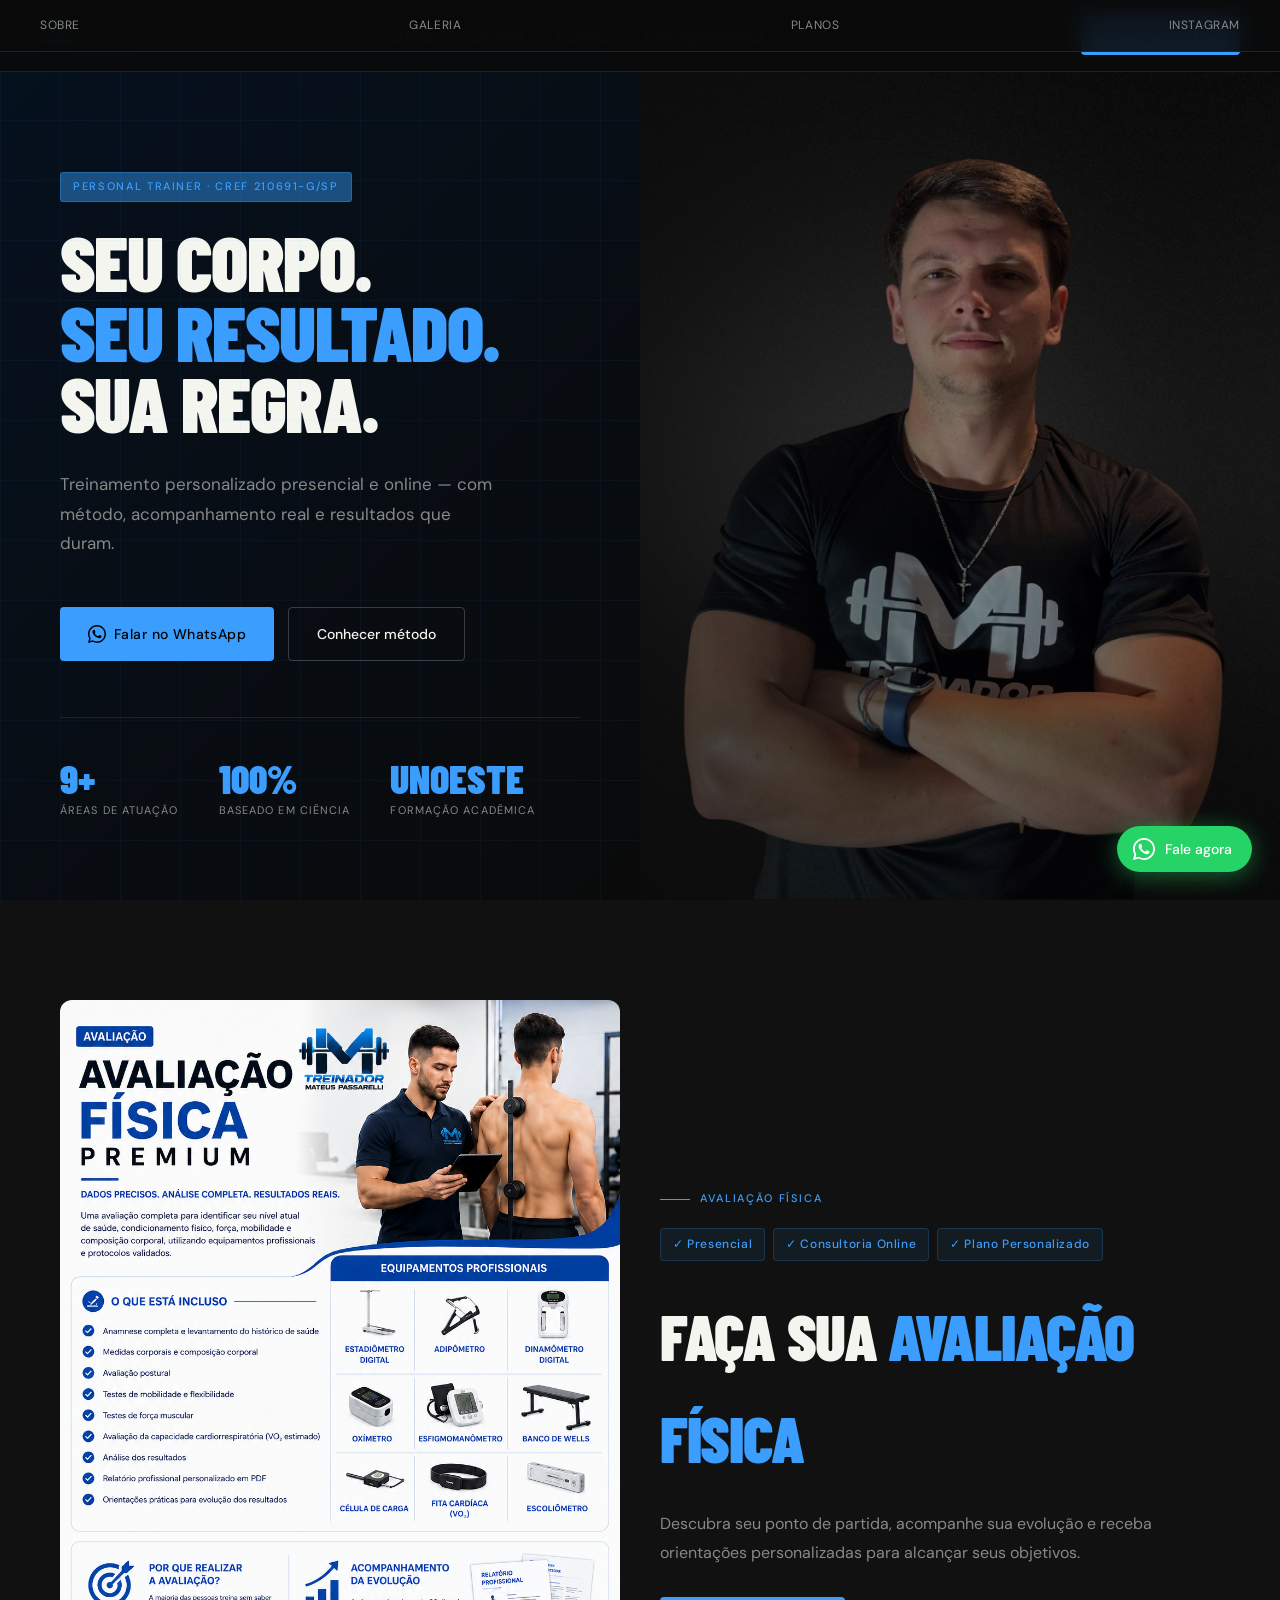
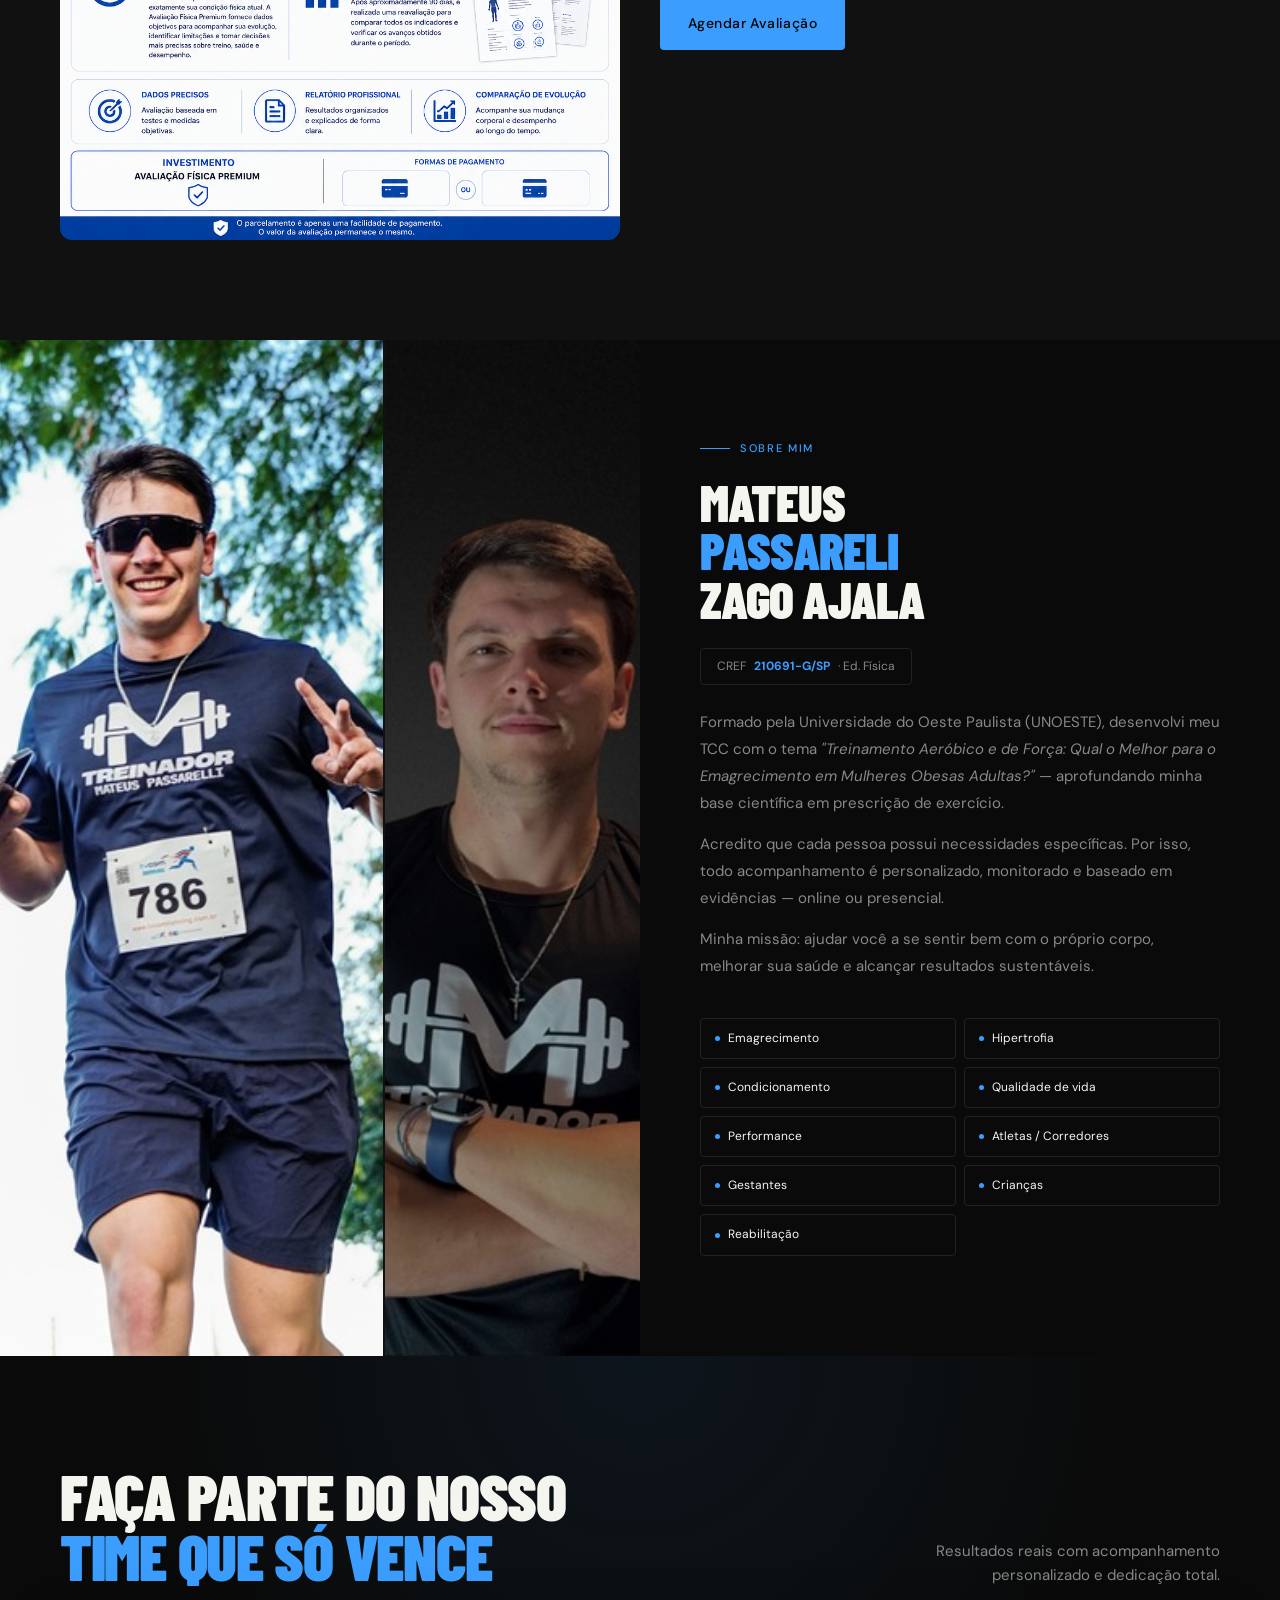
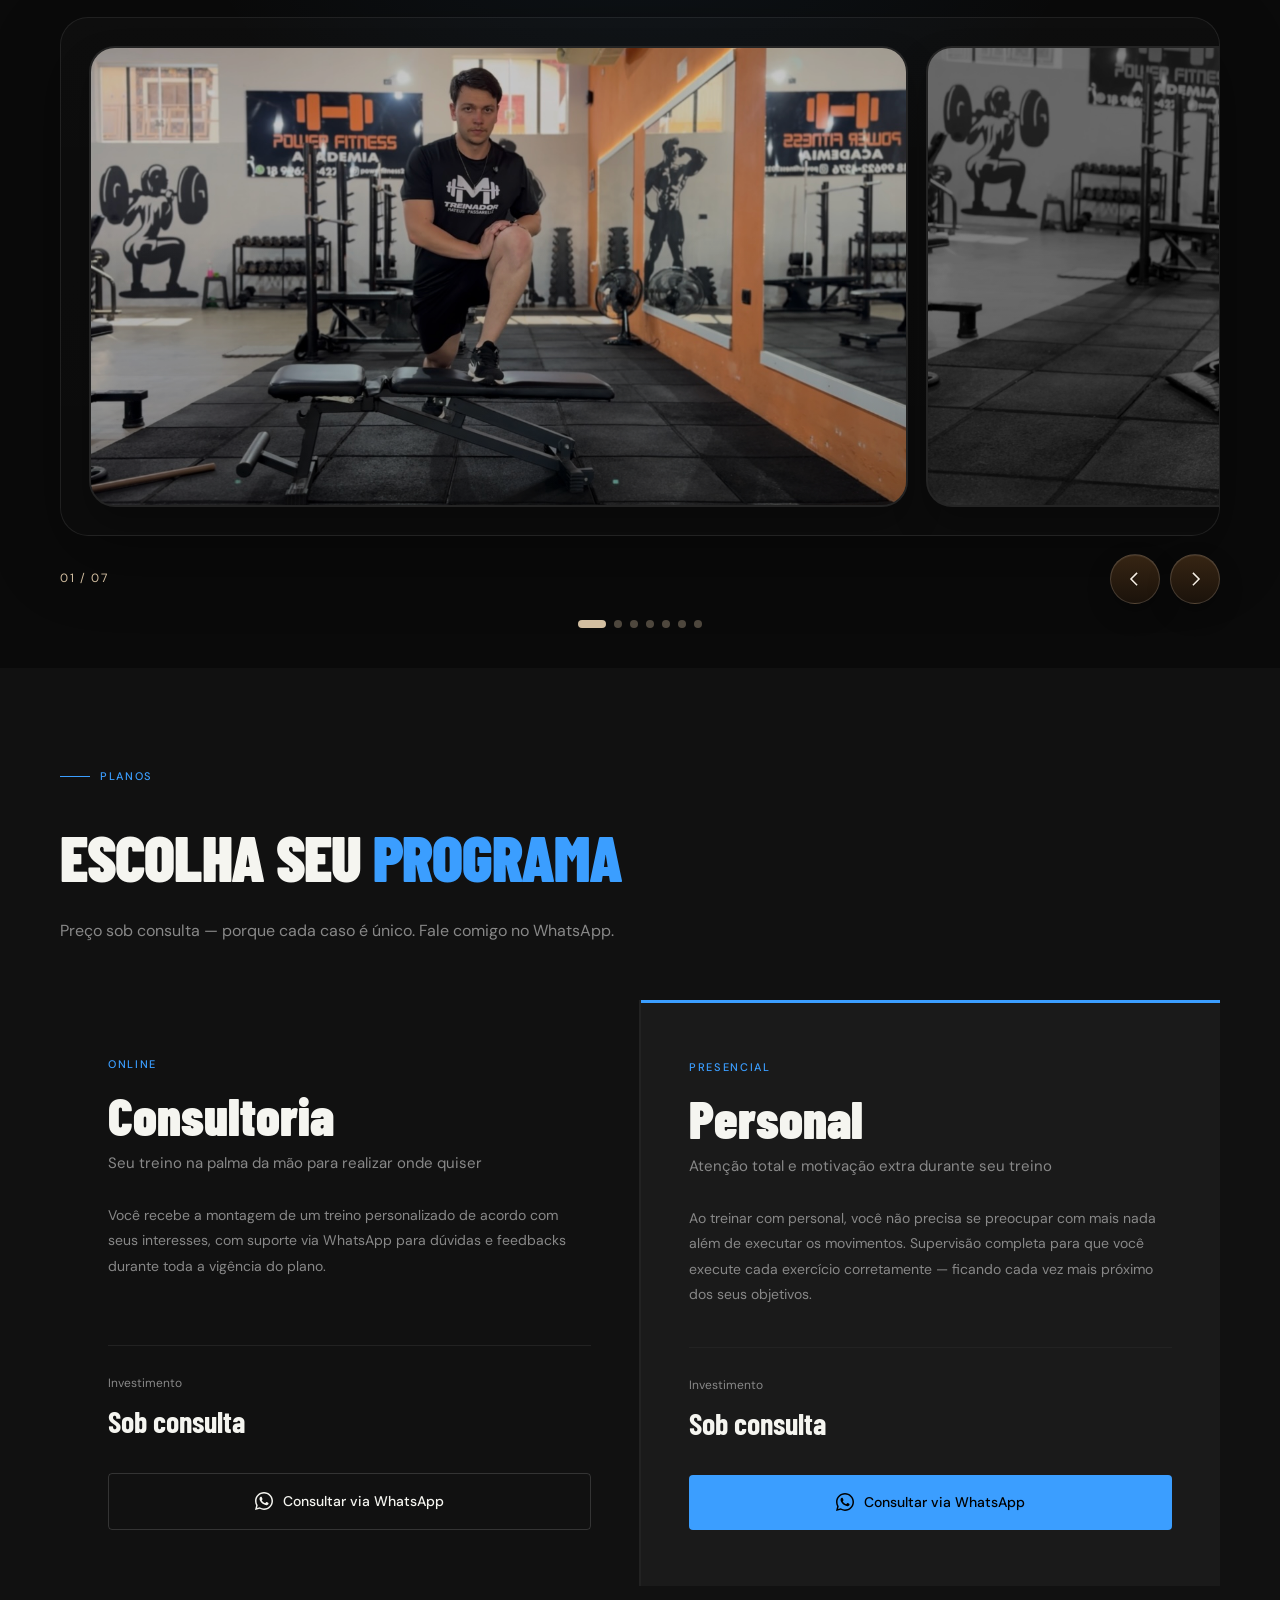
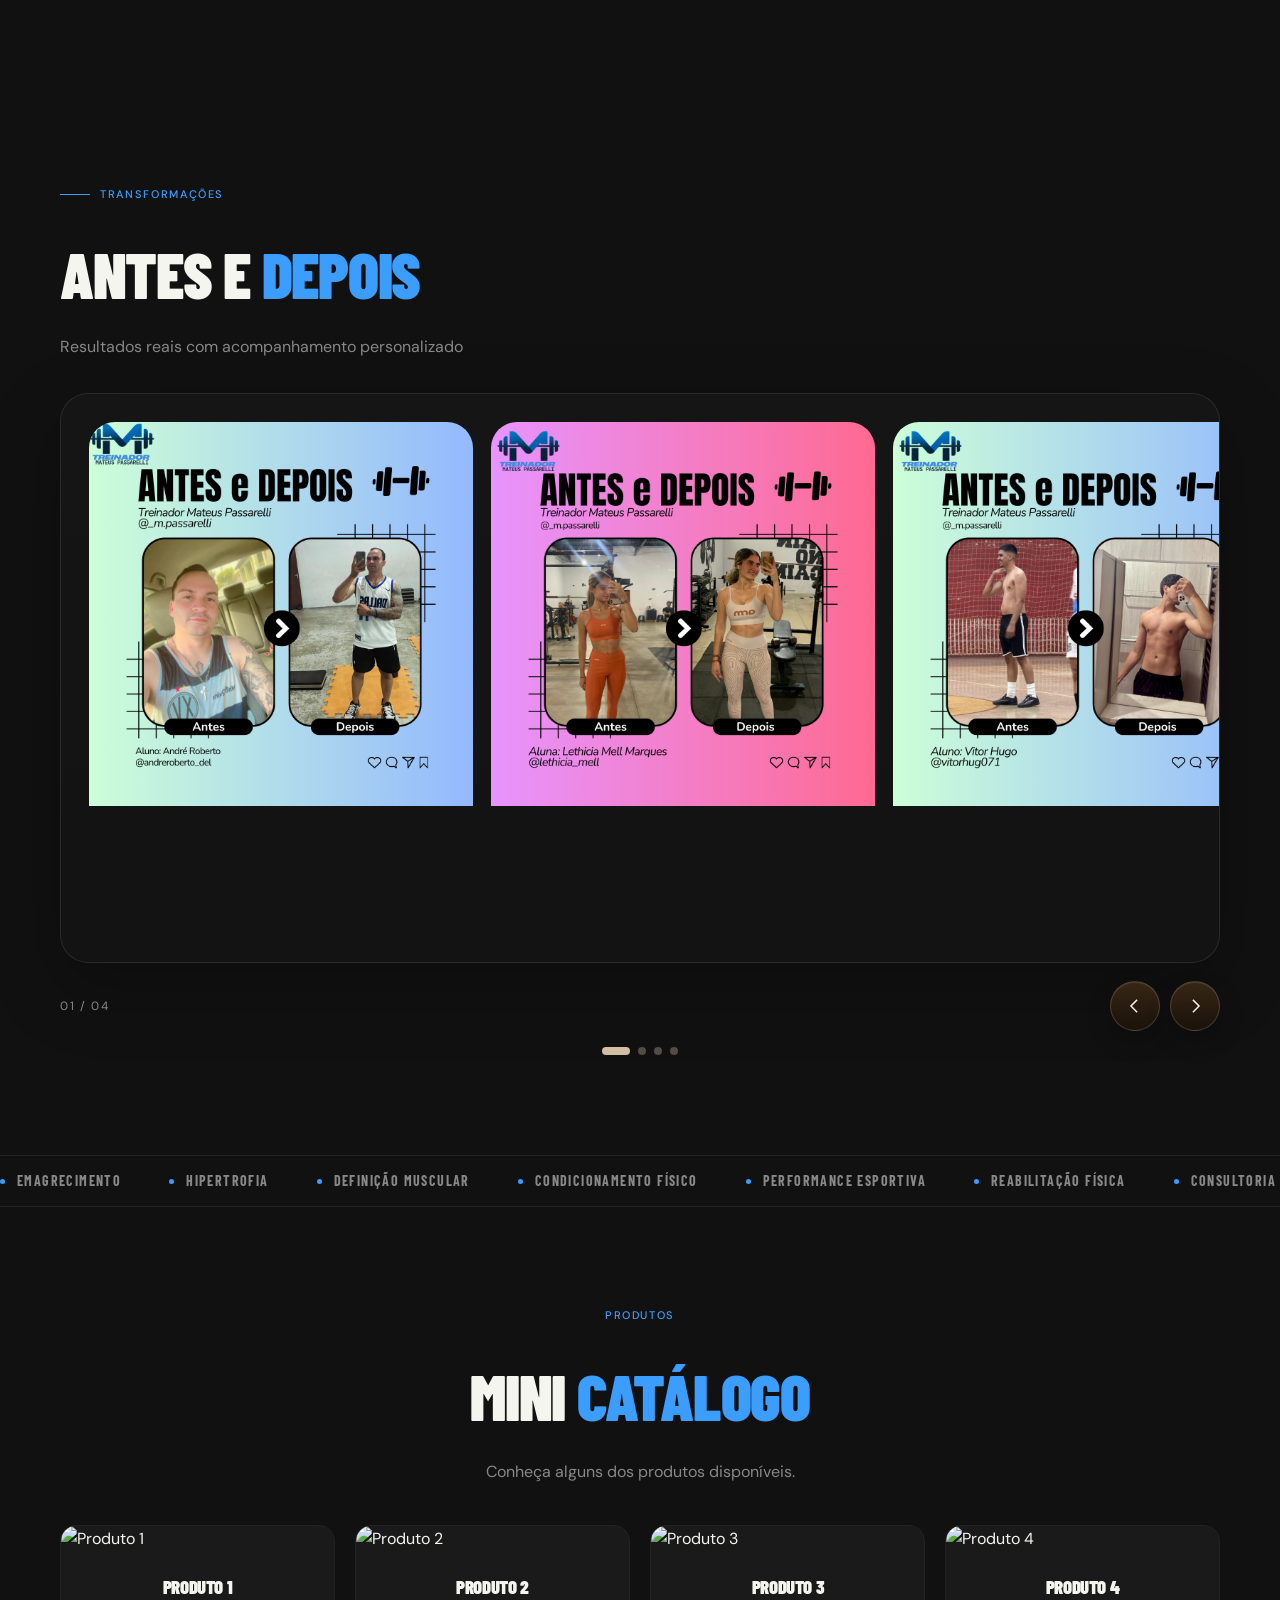
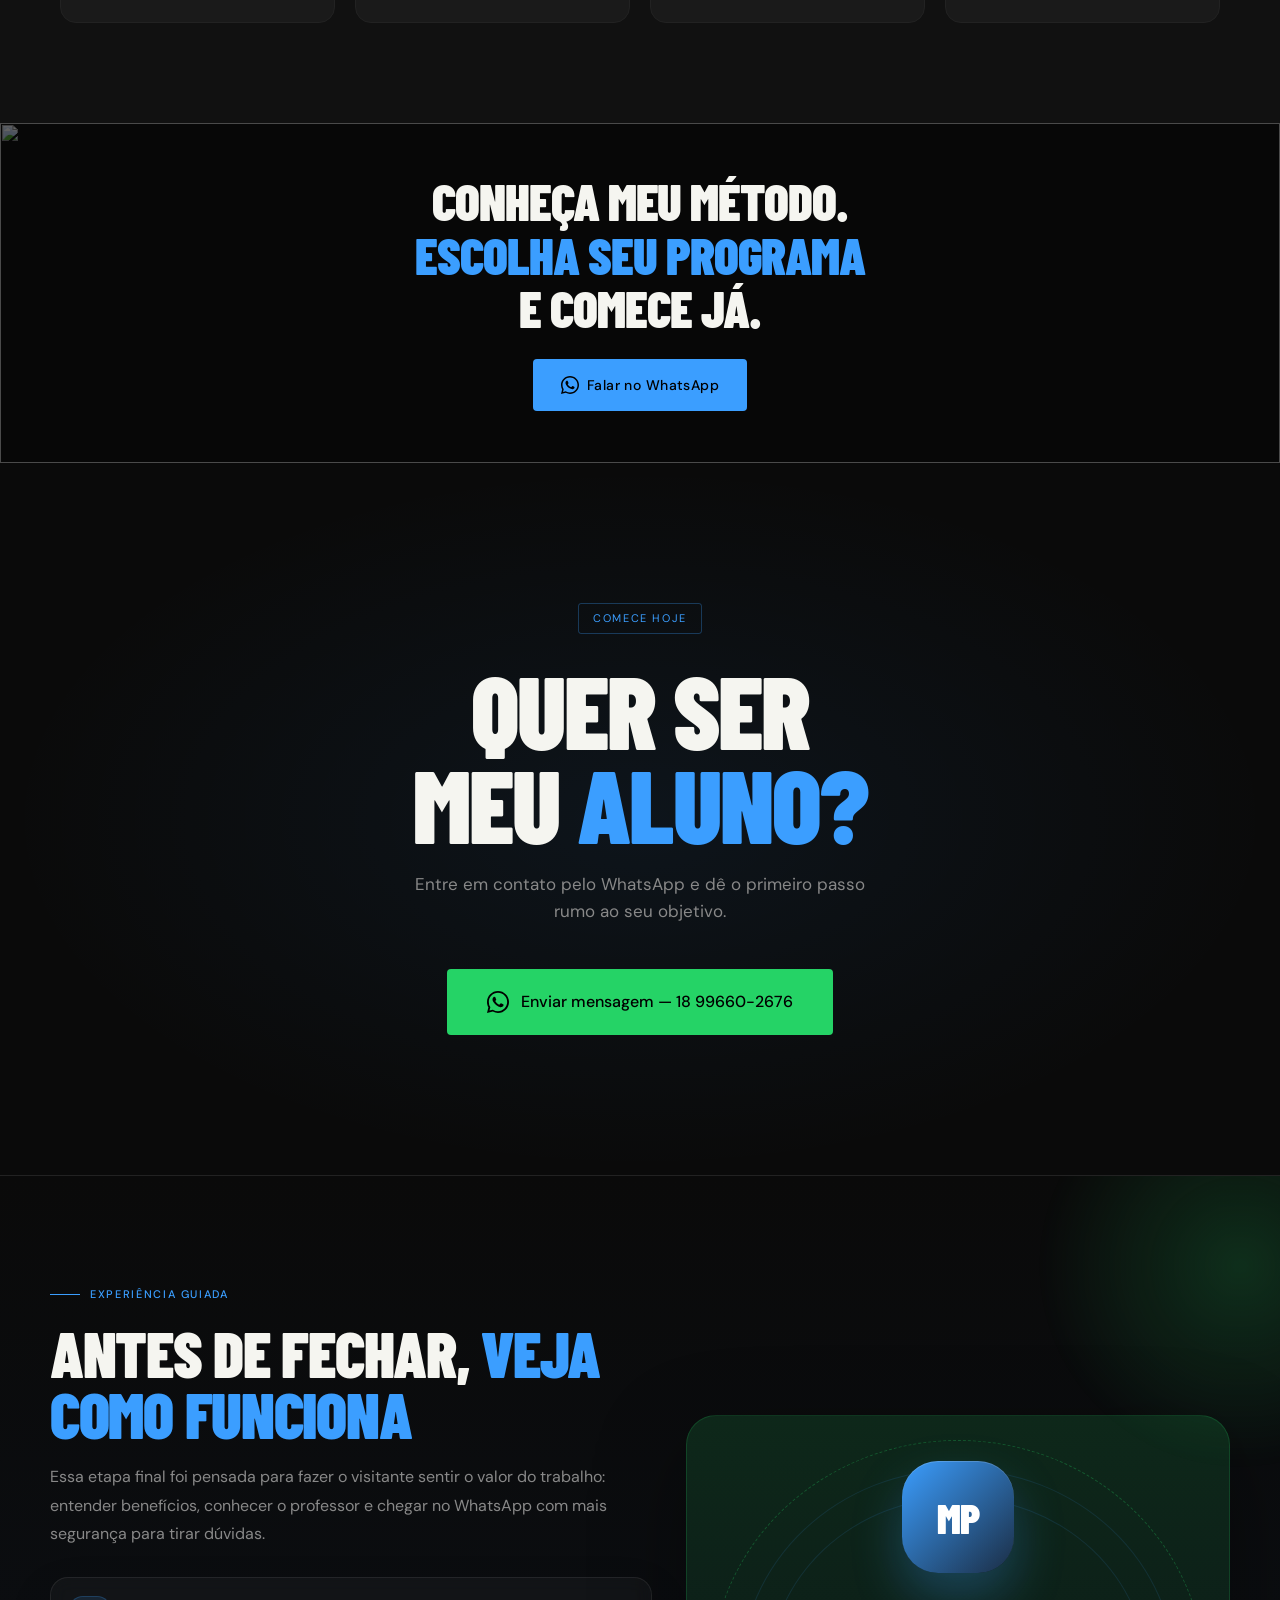
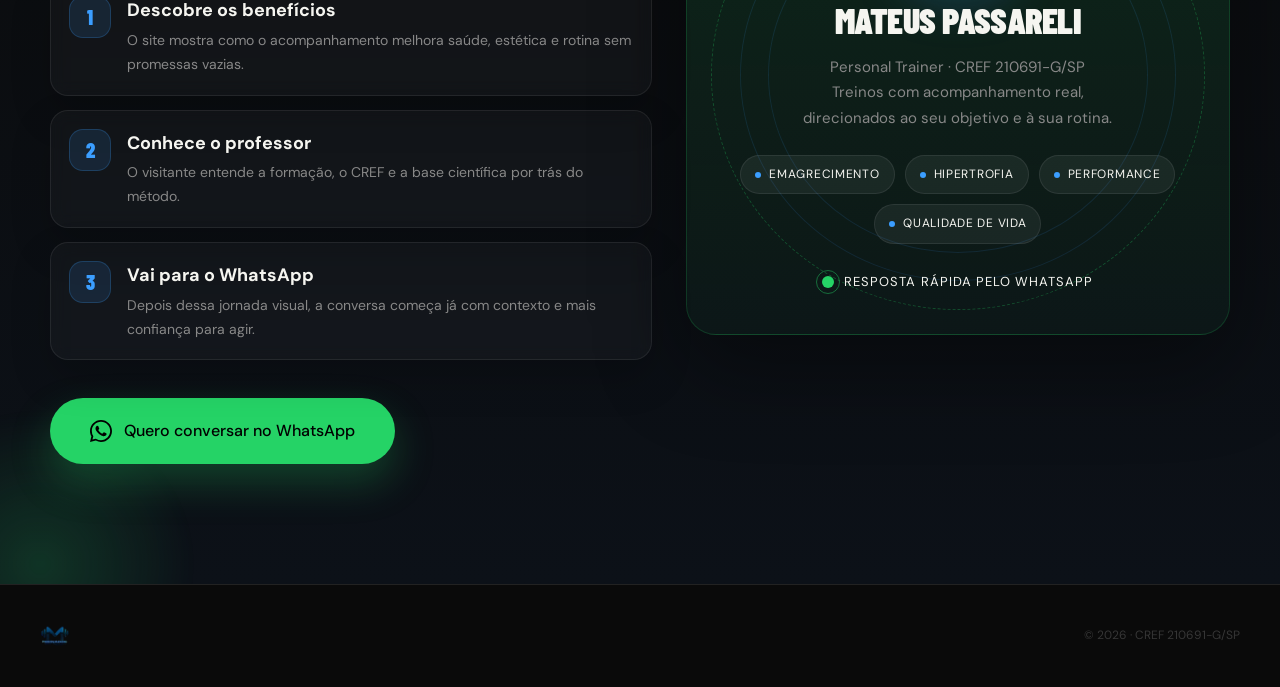
==== index.html @ 1c03c48a "top" ====
<!DOCTYPE html>
<html lang="pt-BR">
<head>
  <meta charset="UTF-8">
  <meta name="viewport" content="width=device-width, initial-scale=1">
  <meta name="description" content="Mateus Passareli Zago Ajala — Personal Trainer (CREF 210691-G/SP). Treinamento personalizado presencial e online com método, acompanhamento real e resultados duradouros.">
  <title>Mateus Passareli — Personal Trainer</title>

  <link rel="preconnect" href="https://fonts.googleapis.com">
  <link rel="preconnect" href="https://fonts.gstatic.com" crossorigin>
  <link href="https://fonts.googleapis.com/css2?family=Barlow+Condensed:wght@300;700;900&family=DM+Sans:wght@400;500&display=swap" rel="stylesheet">

  <link rel="stylesheet" href="css/global.css">
  <link rel="stylesheet" href="css/header.css">
  <link rel="stylesheet" href="css/hero.css">
  <link rel="stylesheet" href="css/about.css">
  <link rel="stylesheet" href="css/services.css">
  <link rel="stylesheet" href="css/gallery.css">
  <link rel="stylesheet" href="css/plans.css">
  <link rel="stylesheet" href="css/contact.css">
  <link rel="stylesheet" href="css/footer.css">
</head>
<body>

  <a href="#conteudo-principal" class="skip-link">Ir para o conteúdo</a>

  <!-- Botão flutuante do WhatsApp -->
  <a href="https://api.whatsapp.com/send?phone=5518996602676&text=Ol%C3%A1%2C%20gostaria%20de%20saber%20mais%20sobre%20seus%20hor%C3%A1rios%20de%20Personal!"
     target="_blank"
     rel="noopener noreferrer"
     class="wpp-float"
     aria-label="Fale agora pelo WhatsApp">
    <svg viewBox="0 0 24 24" fill="currentColor" aria-hidden="true">
      <path d="M17.472 14.382c-.297-.149-1.758-.867-2.03-.967-.273-.099-.471-.148-.67.15-.197.297-.767.966-.94 1.164-.173.199-.347.223-.644.075-.297-.15-1.255-.463-2.39-1.475-.883-.788-1.48-1.761-1.653-2.059-.173-.297-.018-.458.13-.606.134-.133.298-.347.446-.52.149-.174.198-.298.298-.497.099-.198.05-.371-.025-.52-.075-.149-.669-1.612-.916-2.207-.242-.579-.487-.5-.669-.51-.173-.008-.371-.01-.57-.01-.198 0-.52.074-.792.372-.272.297-1.04 1.016-1.04 2.479 0 1.462 1.065 2.875 1.213 3.074.149.198 2.096 3.2 5.077 4.487.709.306 1.262.489 1.694.625.712.227 1.36.195 1.871.118.571-.085 1.758-.719 2.006-1.413.248-.694.248-1.289.173-1.413-.074-.124-.272-.198-.57-.347z"/>
      <path d="M12 0C5.373 0 0 5.373 0 12c0 2.123.554 4.118 1.528 5.85L0 24l6.343-1.524A11.933 11.933 0 0012 24c6.627 0 12-5.373 12-12S18.627 0 12 0zm0 22c-1.87 0-3.63-.484-5.16-1.337l-.37-.218-3.767.906.944-3.668-.24-.39A9.943 9.943 0 012 12C2 6.477 6.477 2 12 2s10 4.477 10 10-4.477 10-10 10z"/>
    </svg>
    <span>Fale agora</span>
  </a>

  <header>
    <nav>
      <a href="#" class="nav-logo">
        <img src="used_images/logo-mateus.png" alt="Mateus Passareli Personal Trainer">
      </a>
      <ul class="nav-links">
        <li><a href="#sobre">Sobre</a></li>
        <li><a href="#galeria">Galeria</a></li>
        <li><a href="#planos">Planos</a></li>
        <li><a href="#avaliacao">Avaliação Física</a></li>
      </ul>
      <a href="https://api.whatsapp.com/send?phone=5518996602676&text=Ol%C3%A1%2C%20gostaria%20de%20saber%20mais%20sobre%20seus%20hor%C3%A1rios%20de%20Personal!"
         target="_blank"
         rel="noopener noreferrer"
         class="nav-cta">
        Começar agora
      </a>
    </nav>
  </header>

  <main id="conteudo-principal">

    <!-- HERO -->
    <section class="hero" aria-label="Apresentação">
      <div class="hero-left">
        <div class="hero-grid" aria-hidden="true"></div>
        <span class="hero-eyebrow">Personal Trainer · CREF 210691-G/SP</span>
        <h1 class="hero-title">
          Seu corpo.<br>
          <span class="text-blue">Seu resultado.</span><br>
          Sua regra.
        </h1>
        <p class="hero-sub">
          Treinamento personalizado presencial e online — com método,
          acompanhamento real e resultados que duram.
        </p>
        <div class="hero-actions">
          <a href="https://api.whatsapp.com/send?phone=5518996602676&text=Ol%C3%A1%2C%20gostaria%20de%20saber%20mais%20sobre%20seus%20hor%C3%A1rios%20de%20Personal!"
             target="_blank"
             rel="noopener noreferrer"
             class="btn-primary">
            <svg viewBox="0 0 24 24" fill="currentColor" width="18" height="18" aria-hidden="true">
              <path d="M17.472 14.382c-.297-.149-1.758-.867-2.03-.967-.273-.099-.471-.148-.67.15-.197.297-.767.966-.94 1.164-.173.199-.347.223-.644.075-.297-.15-1.255-.463-2.39-1.475-.883-.788-1.48-1.761-1.653-2.059-.173-.297-.018-.458.13-.606.134-.133.298-.347.446-.52.149-.174.198-.298.298-.497.099-.198.05-.371-.025-.52-.075-.149-.669-1.612-.916-2.207-.242-.579-.487-.5-.669-.51-.173-.008-.371-.01-.57-.01-.198 0-.52.074-.792.372-.272.297-1.04 1.016-1.04 2.479 0 1.462 1.065 2.875 1.213 3.074.149.198 2.096 3.2 5.077 4.487.709.306 1.262.489 1.694.625.712.227 1.36.195 1.871.118.571-.085 1.758-.719 2.006-1.413.248-.694.248-1.289.173-1.413-.074-.124-.272-.198-.57-.347z"/>
              <path d="M12 0C5.373 0 0 5.373 0 12c0 2.123.554 4.118 1.528 5.85L0 24l6.343-1.524A11.933 11.933 0 0012 24c6.627 0 12-5.373 12-12S18.627 0 12 0zm0 22c-1.87 0-3.63-.484-5.16-1.337l-.37-.218-3.767.906.944-3.668-.24-.39A9.943 9.943 0 012 12C2 6.477 6.477 2 12 2s10 4.477 10 10-4.477 10-10 10z"/>
            </svg>
            Falar no WhatsApp
          </a>
          <a href="#sobre" class="btn-outline">Conhecer método</a>
        </div>
        <div class="hero-stats">
          <div>
            <div class="stat-num">9+</div>
            <div class="stat-label">Áreas de atuação</div>
          </div>
          <div>
            <div class="stat-num">100%</div>
            <div class="stat-label">Baseado em ciência</div>
          </div>
          <div>
            <div class="stat-num">UNOESTE</div>
            <div class="stat-label">Formação acadêmica</div>
          </div>
        </div>
      </div>
      <div class="hero-right" aria-hidden="true">
        <img src="used_images/Teste_img.jpg" alt="">
        <div class="hero-right-overlay"></div>
      </div>
    </section>

    <!-- AVALIAÇÃO FÍSICA -->
    <section class="avaliacao" id="avaliacao" aria-labelledby="avaliacao-titulo">
      <div class="avaliacao-content">
        <div class="avaliacao-img">
          <img src="used_images/AVALIACAO_FISICA.png" alt="Ilustração de avaliação física">
        </div>
        <div class="avaliacao-info">
          <div class="section-label">Avaliação Física</div>
          <div class="avaliacao-badges">
            <span>✓ Presencial</span>
            <span>✓ Consultoria Online</span>
            <span>✓ Plano Personalizado</span>
          </div>
          <h2 id="avaliacao-titulo">
            Faça sua <span class="text-blue">avaliação física</span>
          </h2>
          <p>
            Descubra seu ponto de partida, acompanhe sua evolução e receba
            orientações personalizadas para alcançar seus objetivos.
          </p>
          <a href="https://api.whatsapp.com/send?phone=5518996602676&text=Ol%C3%A1%2C%20gostaria%20de%20agendar%20uma%20avalia%C3%A7%C3%A3o%20f%C3%ADsica."
             target="_blank"
             rel="noopener noreferrer"
             class="btn-primary">
            Agendar Avaliação
          </a>
        </div>
      </div>
    </section>

    <!-- SOBRE -->
    <section class="sobre" id="sobre" aria-labelledby="sobre-titulo">
      <div class="sobre-visual" aria-hidden="true">
        <div class="sobre-photos">
          <div class="sobre-photo-main">
            <img src="used_images/mateus1-480x628-c-default.jpg" alt="">
          </div>
          <div class="sobre-photo-sec">
            <img src="used_images/mateus2-320x628-c-default.jpg" alt="">
          </div>
        </div>
      </div>
      <div class="sobre-text">
        <div class="section-label">Sobre mim</div>
        <h2 class="sobre-title" id="sobre-titulo">
          Mateus<br><span class="text-blue">Passareli</span><br>Zago Ajala
        </h2>
        <div class="cref">CREF <strong>210691-G/SP</strong> · Ed. Física</div>
        <p>
          Formado pela Universidade do Oeste Paulista (UNOESTE), desenvolvi meu TCC com o
          tema <em>"Treinamento Aeróbico e de Força: Qual o Melhor para o Emagrecimento em
          Mulheres Obesas Adultas?"</em> — aprofundando minha base científica em prescrição
          de exercício.
        </p>
        <p>
          Acredito que cada pessoa possui necessidades específicas. Por isso, todo
          acompanhamento é personalizado, monitorado e baseado em evidências — online ou
          presencial.
        </p>
        <p>
          Minha missão: ajudar você a se sentir bem com o próprio corpo, melhorar sua saúde
          e alcançar resultados sustentáveis.
        </p>
        <ul class="atuacao-list" aria-label="Áreas de atuação">
          <li class="atuacao-tag">Emagrecimento</li>
          <li class="atuacao-tag">Hipertrofia</li>
          <li class="atuacao-tag">Condicionamento</li>
          <li class="atuacao-tag">Qualidade de vida</li>
          <li class="atuacao-tag">Performance</li>
          <li class="atuacao-tag">Atletas / Corredores</li>
          <li class="atuacao-tag">Gestantes</li>
          <li class="atuacao-tag">Crianças</li>
          <li class="atuacao-tag">Reabilitação</li>
        </ul>
      </div>
    </section>

    <!-- GALERIA -->
    <section class="galeria" id="galeria" aria-labelledby="galeria-titulo">
      <div class="galeria-header">
        <h2 id="galeria-titulo">
          Faça parte do nosso<br><span class="text-blue">time que só vence</span>
        </h2>
        <p>Resultados reais com acompanhamento personalizado e dedicação total.</p>
      </div>
      <div class="galeria-stage">
        <div class="galeria-viewport" data-galeria-viewport>
          <div class="galeria-track" data-galeria-track>
            <div class="galeria-item"><img src="used_images/galeria-01.png" alt="Galeria de resultados — foto 1"></div>
            <div class="galeria-item"><img src="used_images/galeria-02.png" alt="Galeria de resultados — foto 2"></div>
            <div class="galeria-item"><img src="used_images/galeria-03.png" alt="Galeria de resultados — foto 3"></div>
            <div class="galeria-item"><img src="used_images/galeria-04.png" alt="Galeria de resultados — foto 4"></div>
            <div class="galeria-item"><img src="used_images/galeria-05.png" alt="Galeria de resultados — foto 5"></div>
            <div class="galeria-item"><img src="used_images/galeria-06.png" alt="Galeria de resultados — foto 6"></div>
            <div class="galeria-item"><img src="used_images/galeria-07.png" alt="Galeria de resultados — foto 7"></div>
          </div>
        </div>
        <div class="galeria-nav">
          <div class="galeria-counter" data-galeria-counter aria-live="polite">01 / 07</div>
          <div class="galeria-controls">
            <button class="carousel-btn" type="button" data-galeria-prev aria-label="Imagem anterior">
              <svg viewBox="0 0 24 24" fill="currentColor" aria-hidden="true"><path d="M15.5 4.5L8 12l7.5 7.5-1.4 1.4L5.2 12l8.9-8.9 1.4 1.4z"/></svg>
            </button>
            <button class="carousel-btn" type="button" data-galeria-next aria-label="Próxima imagem">
              <svg viewBox="0 0 24 24" fill="currentColor" aria-hidden="true"><path d="M8.5 19.5L16 12 8.5 4.5l1.4-1.4 8.9 8.9-8.9 8.9-1.4-1.4z"/></svg>
            </button>
          </div>
        </div>
        <div class="carousel-dots" data-galeria-dots role="tablist" aria-label="Navegar pela galeria"></div>
      </div>
    </section>

    <!-- PLANOS -->
    <section class="planos" id="planos" aria-labelledby="planos-titulo">
      <div class="planos-header">
        <div class="section-label">Planos</div>
        <h2 id="planos-titulo">Escolha seu <span class="text-blue">programa</span></h2>
        <p>Preço sob consulta — porque cada caso é único. Fale comigo no WhatsApp.</p>
      </div>
      <div class="planos-grid">
        <article class="plano-card">
          <div class="plano-type">Online</div>
          <div class="plano-name">Consultoria</div>
          <p class="plano-sub">Seu treino na palma da mão para realizar onde quiser</p>
          <p class="plano-desc">
            Você recebe a montagem de um treino personalizado de acordo com seus interesses,
            com suporte via WhatsApp para dúvidas e feedbacks durante toda a vigência do plano.
          </p>
          <div class="plano-price">
            <p>Investimento</p>
            <strong>Sob consulta</strong>
          </div>
          <a href="https://api.whatsapp.com/send?phone=5518996602676&text=Ol%C3%A1%2C%20gostaria%20de%20saber%20mais%20sobre%20a%20Consultoria%20Online!"
             target="_blank"
             rel="noopener noreferrer"
             class="btn-wpp-outline">
            <svg viewBox="0 0 24 24" fill="currentColor" width="18" height="18" aria-hidden="true">
              <path d="M17.472 14.382c-.297-.149-1.758-.867-2.03-.967-.273-.099-.471-.148-.67.15-.197.297-.767.966-.94 1.164-.173.199-.347.223-.644.075-.297-.15-1.255-.463-2.39-1.475-.883-.788-1.48-1.761-1.653-2.059-.173-.297-.018-.458.13-.606.134-.133.298-.347.446-.52.149-.174.198-.298.298-.497.099-.198.05-.371-.025-.52-.075-.149-.669-1.612-.916-2.207-.242-.579-.487-.5-.669-.51-.173-.008-.371-.01-.57-.01-.198 0-.52.074-.792.372-.272.297-1.04 1.016-1.04 2.479 0 1.462 1.065 2.875 1.213 3.074.149.198 2.096 3.2 5.077 4.487.709.306 1.262.489 1.694.625.712.227 1.36.195 1.871.118.571-.085 1.758-.719 2.006-1.413.248-.694.248-1.289.173-1.413-.074-.124-.272-.198-.57-.347z"/>
              <path d="M12 0C5.373 0 0 5.373 0 12c0 2.123.554 4.118 1.528 5.85L0 24l6.343-1.524A11.933 11.933 0 0012 24c6.627 0 12-5.373 12-12S18.627 0 12 0zm0 22c-1.87 0-3.63-.484-5.16-1.337l-.37-.218-3.767.906.944-3.668-.24-.39A9.943 9.943 0 012 12C2 6.477 6.477 2 12 2s10 4.477 10 10-4.477 10-10 10z"/>
            </svg>
            Consultar via WhatsApp
          </a>
        </article>
        <article class="plano-card featured">
          <div class="plano-type">Presencial</div>
          <div class="plano-name">Personal</div>
          <p class="plano-sub">Atenção total e motivação extra durante seu treino</p>
          <p class="plano-desc">
            Ao treinar com personal, você não precisa se preocupar com mais nada além de
            executar os movimentos. Supervisão completa para que você execute cada exercício
            corretamente — ficando cada vez mais próximo dos seus objetivos.
          </p>
          <div class="plano-price">
            <p>Investimento</p>
            <strong>Sob consulta</strong>
          </div>
          <a href="https://api.whatsapp.com/send?phone=5518996602676&text=Ol%C3%A1%2C%20gostaria%20de%20saber%20mais%20sobre%20o%20Personal%20Presencial!"
             target="_blank"
             rel="noopener noreferrer"
             class="btn-wpp">
            <svg viewBox="0 0 24 24" fill="currentColor" width="18" height="18" aria-hidden="true">
              <path d="M17.472 14.382c-.297-.149-1.758-.867-2.03-.967-.273-.099-.471-.148-.67.15-.197.297-.767.966-.94 1.164-.173.199-.347.223-.644.075-.297-.15-1.255-.463-2.39-1.475-.883-.788-1.48-1.761-1.653-2.059-.173-.297-.018-.458.13-.606.134-.133.298-.347.446-.52.149-.174.198-.298.298-.497.099-.198.05-.371-.025-.52-.075-.149-.669-1.612-.916-2.207-.242-.579-.487-.5-.669-.51-.173-.008-.371-.01-.57-.01-.198 0-.52.074-.792.372-.272.297-1.04 1.016-1.04 2.479 0 1.462 1.065 2.875 1.213 3.074.149.198 2.096 3.2 5.077 4.487.709.306 1.262.489 1.694.625.712.227 1.36.195 1.871.118.571-.085 1.758-.719 2.006-1.413.248-.694.248-1.289.173-1.413-.074-.124-.272-.198-.57-.347z"/>
              <path d="M12 0C5.373 0 0 5.373 0 12c0 2.123.554 4.118 1.528 5.85L0 24l6.343-1.524A11.933 11.933 0 0012 24c6.627 0 12-5.373 12-12S18.627 0 12 0zm0 22c-1.87 0-3.63-.484-5.16-1.337l-.37-.218-3.767.906.944-3.668-.24-.39A9.943 9.943 0 012 12C2 6.477 6.477 2 12 2s10 4.477 10 10-4.477 10-10 10z"/>
            </svg>
            Consultar via WhatsApp
          </a>
        </article>
      </div>
    </section>

    <!-- ANTES E DEPOIS -->
    <section class="antesdepois" id="resultados" aria-labelledby="resultados-titulo">
      <div class="antesdepois-header">
        <div class="section-label">Transformações</div>
        <h2 id="resultados-titulo">Antes e <span class="text-blue">depois</span></h2>
        <p>Resultados reais com acompanhamento personalizado</p>
      </div>
      <div class="antesdepois-stage">
        <div class="antesdepois-viewport" data-antesdepois-viewport>
          <div class="antesdepois-track" data-antesdepois-track>
            <div class="antesdepois-item"><img src="used_images/antes-depois-01.png" alt="Transformação 1"></div>
            <div class="antesdepois-item"><img src="used_images/antes-depois-02.png" alt="Transformação 2"></div>
            <div class="antesdepois-item"><img src="used_images/antes-depois-03.png" alt="Transformação 3"></div>
            <div class="antesdepois-item"><img src="used_images/antes-depois-04.png" alt="Transformação 4"></div>
          </div>
        </div>
        <div class="antesdepois-nav">
          <div class="antesdepois-counter" data-antesdepois-counter aria-live="polite">01 / 04</div>
          <div class="antesdepois-controls">
            <button class="carousel-btn" type="button" data-antesdepois-prev aria-label="Transformação anterior">
              <svg viewBox="0 0 24 24" fill="currentColor" aria-hidden="true"><path d="M15.5 4.5L8 12l7.5 7.5-1.4 1.4L5.2 12l8.9-8.9 1.4 1.4z"/></svg>
            </button>
            <button class="carousel-btn" type="button" data-antesdepois-next aria-label="Próxima transformação">
              <svg viewBox="0 0 24 24" fill="currentColor" aria-hidden="true"><path d="M8.5 19.5L16 12 8.5 4.5l1.4-1.4 8.9 8.9-8.9 8.9-1.4-1.4z"/></svg>
            </button>
          </div>
        </div>
        <div class="carousel-dots" data-antesdepois-dots role="tablist" aria-label="Navegar pelas transformações"></div>
      </div>
    </section>

    <!-- MARQUEE -->
    <div class="marquee-wrap" aria-hidden="true">
      <div class="marquee-track">
        <span class="marquee-item"><span class="marquee-dot"></span>Emagrecimento</span>
        <span class="marquee-item"><span class="marquee-dot"></span>Hipertrofia</span>
        <span class="marquee-item"><span class="marquee-dot"></span>Definição muscular</span>
        <span class="marquee-item"><span class="marquee-dot"></span>Condicionamento físico</span>
        <span class="marquee-item"><span class="marquee-dot"></span>Performance esportiva</span>
        <span class="marquee-item"><span class="marquee-dot"></span>Reabilitação física</span>
        <span class="marquee-item"><span class="marquee-dot"></span>Consultoria online</span>
        <span class="marquee-item"><span class="marquee-dot"></span>Personal presencial</span>
        <!-- Duplicata para criar o loop infinito -->
        <span class="marquee-item"><span class="marquee-dot"></span>Emagrecimento</span>
        <span class="marquee-item"><span class="marquee-dot"></span>Hipertrofia</span>
        <span class="marquee-item"><span class="marquee-dot"></span>Definição muscular</span>
        <span class="marquee-item"><span class="marquee-dot"></span>Condicionamento físico</span>
        <span class="marquee-item"><span class="marquee-dot"></span>Performance esportiva</span>
        <span class="marquee-item"><span class="marquee-dot"></span>Reabilitação física</span>
        <span class="marquee-item"><span class="marquee-dot"></span>Consultoria online</span>
        <span class="marquee-item"><span class="marquee-dot"></span>Personal presencial</span>
      </div>
    </div>

    <!-- CATÁLOGO -->
    <section class="catalogo" id="produtos" aria-labelledby="catalogo-titulo">
      <div class="section-header">
        <div class="section-label section-label--center">Produtos</div>
        <h2 id="catalogo-titulo">Mini <span class="text-blue">Catálogo</span></h2>
        <p>Conheça alguns dos produtos disponíveis.</p>
      </div>
      <div class="catalogo-grid">
        <article class="produto-card">
          <img src="https://placehold.co/400x300" alt="Produto 1">
          <h3>Produto 1</h3>
        </article>
        <article class="produto-card">
          <img src="https://placehold.co/400x300" alt="Produto 2">
          <h3>Produto 2</h3>
        </article>
        <article class="produto-card">
          <img src="https://placehold.co/400x300" alt="Produto 3">
          <h3>Produto 3</h3>
        </article>
        <article class="produto-card">
          <img src="https://placehold.co/400x300" alt="Produto 4">
          <h3>Produto 4</h3>
        </article>
      </div>
    </section>

    <!-- FRASE BANNER -->
    <section class="frase-banner" aria-label="Chamada para ação">
      <img src="used_images/cta-960x340-c-default.jpg" alt="" aria-hidden="true">
      <div class="frase-overlay">
        <h2>Conheça meu método.<br><span>Escolha seu programa</span><br>e comece já.</h2>
        <a href="https://api.whatsapp.com/send?phone=5518996602676&text=Ol%C3%A1%2C%20gostaria%20de%20saber%20mais%20sobre%20seus%20hor%C3%A1rios%20de%20Personal!"
           target="_blank"
           rel="noopener noreferrer"
           class="btn-primary">
          <svg viewBox="0 0 24 24" fill="currentColor" width="18" height="18" aria-hidden="true">
            <path d="M17.472 14.382c-.297-.149-1.758-.867-2.03-.967-.273-.099-.471-.148-.67.15-.197.297-.767.966-.94 1.164-.173.199-.347.223-.644.075-.297-.15-1.255-.463-2.39-1.475-.883-.788-1.48-1.761-1.653-2.059-.173-.297-.018-.458.13-.606.134-.133.298-.347.446-.52.149-.174.198-.298.298-.497.099-.198.05-.371-.025-.52-.075-.149-.669-1.612-.916-2.207-.242-.579-.487-.5-.669-.51-.173-.008-.371-.01-.57-.01-.198 0-.52.074-.792.372-.272.297-1.04 1.016-1.04 2.479 0 1.462 1.065 2.875 1.213 3.074.149.198 2.096 3.2 5.077 4.487.709.306 1.262.489 1.694.625.712.227 1.36.195 1.871.118.571-.085 1.758-.719 2.006-1.413.248-.694.248-1.289.173-1.413-.074-.124-.272-.198-.57-.347z"/>
            <path d="M12 0C5.373 0 0 5.373 0 12c0 2.123.554 4.118 1.528 5.85L0 24l6.343-1.524A11.933 11.933 0 0012 24c6.627 0 12-5.373 12-12S18.627 0 12 0zm0 22c-1.87 0-3.63-.484-5.16-1.337l-.37-.218-3.767.906.944-3.668-.24-.39A9.943 9.943 0 012 12C2 6.477 6.477 2 12 2s10 4.477 10 10-4.477 10-10 10z"/>
          </svg>
          Falar no WhatsApp
        </a>
      </div>
    </section>

    <!-- CTA FINAL -->
    <section class="cta-full" id="quer-ser-meu-aluno" aria-labelledby="cta-titulo">
      <div class="cta-full-bg" aria-hidden="true"></div>
      <div class="cta-full-content">
        <span class="cta-label">Comece hoje</span>
        <h2 id="cta-titulo">Quer ser<br>meu <span>aluno?</span></h2>
        <p>Entre em contato pelo WhatsApp e dê o primeiro passo rumo ao seu objetivo.</p>
        <a href="https://api.whatsapp.com/send?phone=5518996602676&text=Ol%C3%A1%2C%20gostaria%20de%20saber%20mais%20sobre%20seus%20hor%C3%A1rios%20de%20Personal!"
           target="_blank"
           rel="noopener noreferrer"
           class="btn-cta-main">
          <svg viewBox="0 0 24 24" fill="currentColor" width="22" height="22" aria-hidden="true">
            <path d="M17.472 14.382c-.297-.149-1.758-.867-2.03-.967-.273-.099-.471-.148-.67.15-.197.297-.767.966-.94 1.164-.173.199-.347.223-.644.075-.297-.15-1.255-.463-2.39-1.475-.883-.788-1.48-1.761-1.653-2.059-.173-.297-.018-.458.13-.606.134-.133.298-.347.446-.52.149-.174.198-.298.298-.497.099-.198.05-.371-.025-.52-.075-.149-.669-1.612-.916-2.207-.242-.579-.487-.5-.669-.51-.173-.008-.371-.01-.57-.01-.198 0-.52.074-.792.372-.272.297-1.04 1.016-1.04 2.479 0 1.462 1.065 2.875 1.213 3.074.149.198 2.096 3.2 5.077 4.487.709.306 1.262.489 1.694.625.712.227 1.36.195 1.871.118.571-.085 1.758-.719 2.006-1.413.248-.694.248-1.289.173-1.413-.074-.124-.272-.198-.57-.347z"/>
            <path d="M12 0C5.373 0 0 5.373 0 12c0 2.123.554 4.118 1.528 5.85L0 24l6.343-1.524A11.933 11.933 0 0012 24c6.627 0 12-5.373 12-12S18.627 0 12 0zm0 22c-1.87 0-3.63-.484-5.16-1.337l-.37-.218-3.767.906.944-3.668-.24-.39A9.943 9.943 0 012 12C2 6.477 6.477 2 12 2s10 4.477 10 10-4.477 10-10 10z"/>
          </svg>
          Enviar mensagem — 18 99660-2676
        </a>
      </div>
    </section>

    <!-- EXPERIÊNCIA GUIADA -->
    <section class="experiencia-wpp" id="experiencia" aria-labelledby="experiencia-titulo">
      <div class="experiencia-wrap">
        <div class="experiencia-copy">
          <div class="section-label">Experiência guiada</div>
          <h2 class="experiencia-title" id="experiencia-titulo">
            Antes de fechar, <span>veja como funciona</span>
          </h2>
          <p class="experiencia-text">
            Essa etapa final foi pensada para fazer o visitante sentir o valor do trabalho:
            entender benefícios, conhecer o professor e chegar no WhatsApp com mais segurança
            para tirar dúvidas.
          </p>
          <div class="experiencia-steps">
            <div class="experiencia-step">
              <span class="step-index" aria-hidden="true">1</span>
              <div class="step-copy">
                <strong>Descobre os benefícios</strong>
                <p>O site mostra como o acompanhamento melhora saúde, estética e rotina sem promessas vazias.</p>
              </div>
            </div>
            <div class="experiencia-step">
              <span class="step-index" aria-hidden="true">2</span>
              <div class="step-copy">
                <strong>Conhece o professor</strong>
                <p>O visitante entende a formação, o CREF e a base científica por trás do método.</p>
              </div>
            </div>
            <div class="experiencia-step">
              <span class="step-index" aria-hidden="true">3</span>
              <div class="step-copy">
                <strong>Vai para o WhatsApp</strong>
                <p>Depois dessa jornada visual, a conversa começa já com contexto e mais confiança para agir.</p>
              </div>
            </div>
          </div>
          <a href="https://api.whatsapp.com/send?phone=5518996602676&text=Oi%2C%20quero%20conhecer%20os%20benef%C3%ADcios%2C%20o%20m%C3%A9todo%20e%20o%20professor.%20Pode%20me%20explicar%20melhor%3F"
             target="_blank"
             rel="noopener noreferrer"
             class="btn-cta-main experiencia-btn">
            <svg viewBox="0 0 24 24" fill="currentColor" width="22" height="22" aria-hidden="true">
              <path d="M17.472 14.382c-.297-.149-1.758-.867-2.03-.967-.273-.099-.471-.148-.67.15-.197.297-.767.966-.94 1.164-.173.199-.347.223-.644.075-.297-.15-1.255-.463-2.39-1.475-.883-.788-1.48-1.761-1.653-2.059-.173-.297-.018-.458.13-.606.134-.133.298-.347.446-.52.149-.174.198-.298.298-.497.099-.198.05-.371-.025-.52-.075-.149-.669-1.612-.916-2.207-.242-.579-.487-.5-.669-.51-.173-.008-.371-.01-.57-.01-.198 0-.52.074-.792.372-.272.297-1.04 1.016-1.04 2.479 0 1.462 1.065 2.875 1.213 3.074.149.198 2.096 3.2 5.077 4.487.709.306 1.262.489 1.694.625.712.227 1.36.195 1.871.118.571-.085 1.758-.719 2.006-1.413.248-.694.248-1.289.173-1.413-.074-.124-.272-.198-.57-.347z"/>
              <path d="M12 0C5.373 0 0 5.373 0 12c0 2.123.554 4.118 1.528 5.85L0 24l6.343-1.524A11.933 11.933 0 0012 24c6.627 0 12-5.373 12-12S18.627 0 12 0zm0 22c-1.87 0-3.63-.484-5.16-1.337l-.37-.218-3.767.906.944-3.668-.24-.39A9.943 9.943 0 012 12C2 6.477 6.477 2 12 2s10 4.477 10 10-4.477 10-10 10z"/>
            </svg>
            Quero conversar no WhatsApp
          </a>
        </div>

        <div class="experiencia-card">
          <div class="experiencia-orbit" aria-hidden="true"></div>
          <div class="experiencia-avatar" aria-hidden="true">MP</div>
          <h3>Mateus Passareli</h3>
          <p>Personal Trainer · CREF 210691-G/SP<br>Treinos com acompanhamento real, direcionados ao seu objetivo e à sua rotina.</p>
          <div class="experiencia-badges" aria-label="Especialidades">
            <span>Emagrecimento</span>
            <span>Hipertrofia</span>
            <span>Performance</span>
            <span>Qualidade de vida</span>
          </div>
          <div class="experiencia-signal">
            <span class="signal-dot" aria-hidden="true"></span>
            Resposta rápida pelo WhatsApp
          </div>
        </div>
      </div>
    </section>

  </main>

  <footer>
    <div class="footer-logo">
      <img src="used_images/logo-mateus.png" alt="Mateus Passareli">
    </div>
    <nav class="footer-links" aria-label="Links do rodapé">
      <a href="#sobre">Sobre</a>
      <a href="#galeria">Galeria</a>
      <a href="#planos">Planos</a>
      <a href="https://www.instagram.com/" target="_blank" rel="noopener noreferrer">Instagram</a>
    </nav>
    <span class="footer-copy">© 2026 · CREF 210691-G/SP</span>
  </footer>

  <script src="js/main.js"></script>
</body>
</html>
---- css/global.css ----
/* =============================================
   RESET
   ============================================= */
*, *::before, *::after {
  margin: 0;
  padding: 0;
  box-sizing: border-box;
}

/* =============================================
   VARIÁVEIS
   ============================================= */
:root {
  --black:   #0a0a0a;
  --surface: #111;
  --card:    #1a1a1a;
  --blue:    #3b9eff;
  --blue-dim:#1a4f80;
  --white:   #f5f5f0;
  --muted:   #888;
  --border:  #222;
  --green:   #25D366;
}

/* =============================================
   BASE
   ============================================= */
html {
  scroll-behavior: smooth;
}

body {
  background: var(--black);
  color: var(--white);
  font-family: 'DM Sans', sans-serif;
  font-size: 16px;
  line-height: 1.6;
  overflow-x: hidden;
}

img {
  max-width: 100%;
  display: block;
}

/* =============================================
   TIPOGRAFIA
   ============================================= */
h1, h2, h3, .display {
  font-family: 'Barlow Condensed', sans-serif;
  font-weight: 900;
  text-transform: uppercase;
  letter-spacing: -0.02em;
}

/* =============================================
   UTILITÁRIOS
   ============================================= */
.text-blue {
  color: var(--blue);
}

.section-label {
  font-size: 11px;
  color: var(--blue);
  letter-spacing: 0.15em;
  text-transform: uppercase;
  font-weight: 500;
  margin-bottom: 20px;
  display: flex;
  align-items: center;
  gap: 10px;
}

.section-label::before {
  content: '';
  width: 30px;
  height: 1px;
  background: var(--blue);
  display: block;
  flex-shrink: 0;
}

.section-label--center {
  justify-content: center;
}

.section-label--center::before {
  display: none;
}

/* Acessibilidade: pular para o conteúdo */
.skip-link {
  position: absolute;
  top: -100%;
  left: 16px;
  background: var(--blue);
  color: #000;
  padding: 8px 16px;
  border-radius: 0 0 4px 4px;
  font-size: 14px;
  font-weight: 500;
  text-decoration: none;
  z-index: 9999;
  transition: top 0.2s;
}

.skip-link:focus {
  top: 0;
}

/* =============================================
   BOTÕES
   ============================================= */
.btn-primary {
  background: var(--blue);
  color: #000;
  padding: 15px 28px;
  border-radius: 4px;
  text-decoration: none;
  font-weight: 500;
  font-size: 14px;
  letter-spacing: 0.03em;
  transition: opacity 0.2s;
  display: inline-flex;
  align-items: center;
  gap: 8px;
}

.btn-primary:hover {
  opacity: 0.85;
}

.btn-outline {
  border: 1px solid rgba(255, 255, 255, 0.2);
  color: var(--white);
  padding: 15px 28px;
  border-radius: 4px;
  text-decoration: none;
  font-weight: 500;
  font-size: 14px;
  transition: border-color 0.2s, background 0.2s;
}

.btn-outline:hover {
  border-color: var(--blue);
  background: rgba(59, 158, 255, 0.05);
}

.btn-wpp {
  display: flex;
  align-items: center;
  justify-content: center;
  gap: 10px;
  background: var(--blue);
  color: #000;
  padding: 16px 24px;
  border-radius: 4px;
  text-decoration: none;
  font-weight: 500;
  font-size: 14px;
  transition: opacity 0.2s;
}

.btn-wpp:hover {
  opacity: 0.85;
}

.btn-wpp-outline {
  display: flex;
  align-items: center;
  justify-content: center;
  gap: 10px;
  border: 1px solid rgba(255, 255, 255, 0.15);
  color: var(--white);
  padding: 16px 24px;
  border-radius: 4px;
  text-decoration: none;
  font-weight: 500;
  font-size: 14px;
  transition: border-color 0.2s, background 0.2s;
}

.btn-wpp-outline:hover {
  border-color: var(--blue);
  background: rgba(59, 158, 255, 0.05);
}

.btn-cta-main {
  display: inline-flex;
  align-items: center;
  gap: 12px;
  background: var(--green);
  color: #000;
  padding: 20px 40px;
  border-radius: 4px;
  text-decoration: none;
  font-weight: 500;
  font-size: 16px;
  transition: opacity 0.2s;
}

.btn-cta-main:hover {
  opacity: 0.88;
}

/* =============================================
   ANIMAÇÕES
   ============================================= */
@keyframes marquee {
  0%   { transform: translateX(0); }
  100% { transform: translateX(-50%); }
}

@keyframes orbFloat {
  0%, 100% { transform: translate3d(0, 0, 0) scale(1); }
  50%       { transform: translate3d(0, -18px, 0) scale(1.04); }
}

@keyframes spinSlow {
  from { transform: rotate(0deg); }
  to   { transform: rotate(360deg); }
}

@keyframes signalPulse {
  0%   { transform: scale(1);    box-shadow: 0 0 0 0 rgba(37, 211, 102, 0.45); }
  70%  { transform: scale(1.05); box-shadow: 0 0 0 16px rgba(37, 211, 102, 0); }
  100% { transform: scale(1);    box-shadow: 0 0 0 0 rgba(37, 211, 102, 0); }
}

@keyframes signalRing {
  0%   { transform: scale(0.9); opacity: 0.7; }
  100% { transform: scale(1.8); opacity: 0; }
}

@keyframes ctaPulse {
  0%, 100% { transform: translateY(0); }
  50%       { transform: translateY(-3px); }
}

@keyframes ctaGlow {
  0%   { opacity: 0.3; transform: scale(1); }
  50%  { opacity: 1;   transform: scale(1.02); }
  100% { opacity: 0.3; transform: scale(1); }
}

@keyframes ctaLabelPop {
  0%   { transform: translateY(0) scale(1); }
  50%  { transform: translateY(-2px) scale(1.04); }
  100% { transform: translateY(0) scale(1); }
}

@keyframes ctaHeadlinePop {
  0%   { transform: translateY(0);    letter-spacing: 0; }
  35%  { transform: translateY(-4px); letter-spacing: -0.03em; }
  100% { transform: translateY(0);    letter-spacing: 0; }
}

@keyframes ctaButtonPulse {
  0%   { transform: scale(0.96); }
  60%  { transform: scale(1.03); }
  100% { transform: scale(1); }
}
---- css/header.css ----
/* =============================================
   BOTÃO FLUTUANTE DO WHATSAPP
   ============================================= */
.wpp-float {
  position: fixed;
  bottom: 28px;
  right: 28px;
  z-index: 999;
  background: var(--green);
  color: #fff;
  display: flex;
  align-items: center;
  gap: 10px;
  padding: 12px 20px 12px 16px;
  border-radius: 50px;
  text-decoration: none;
  font-weight: 500;
  font-size: 14px;
  box-shadow: 0 4px 24px rgba(37, 211, 102, 0.45);
  transition: transform 0.2s;
}

.wpp-float:hover {
  transform: scale(1.05);
}

.wpp-float svg {
  width: 22px;
  height: 22px;
  flex-shrink: 0;
}

/* =============================================
   NAVEGAÇÃO
   ============================================= */
nav {
  position: fixed;
  top: 0;
  left: 0;
  right: 0;
  z-index: 100;
  display: flex;
  align-items: center;
  justify-content: space-between;
  padding: 16px 40px;
  background: rgba(10, 10, 10, 0.88);
  backdrop-filter: blur(14px);
  border-bottom: 1px solid var(--border);
}

.nav-logo img {
  height: 36px;
  display: block;
}

.nav-links {
  display: flex;
  gap: 32px;
  list-style: none;
}

.nav-links a {
  color: var(--muted);
  text-decoration: none;
  font-size: 13px;
  font-weight: 500;
  letter-spacing: 0.05em;
  text-transform: uppercase;
  transition: color 0.2s;
}

.nav-links a:hover {
  color: var(--white);
}

.nav-cta {
  background: var(--blue);
  color: #000;
  padding: 9px 20px;
  border-radius: 4px;
  text-decoration: none;
  font-size: 13px;
  font-weight: 500;
  letter-spacing: 0.05em;
  text-transform: uppercase;
  transition: opacity 0.2s;
}

.nav-cta:hover {
  opacity: 0.85;
}

/* =============================================
   RESPONSIVO — HEADER
   ============================================= */
@media (max-width: 900px) {
  nav {
    padding: 14px 20px;
  }

  .nav-links {
    display: none;
  }

  .wpp-float span {
    display: none;
  }

  .wpp-float {
    padding: 14px;
    border-radius: 50%;
  }
}
---- css/hero.css ----
/* =============================================
   HERO
   ============================================= */
.hero {
  min-height: 100vh;
  display: grid;
  grid-template-columns: 1fr 1fr;
  position: relative;
  overflow: hidden;
}

.hero-left {
  display: flex;
  flex-direction: column;
  justify-content: flex-end;
  padding: 120px 60px 80px;
  position: relative;
  z-index: 1;
  background: linear-gradient(135deg, #05111f 0%, #0a0a0a 100%);
}

/* Grade decorativa de fundo */
.hero-grid {
  position: absolute;
  inset: 0;
  opacity: 0.05;
  background-image:
    linear-gradient(var(--blue) 1px, transparent 1px),
    linear-gradient(90deg, var(--blue) 1px, transparent 1px);
  background-size: 60px 60px;
  pointer-events: none;
}

.hero-eyebrow {
  display: inline-block;
  background: var(--blue-dim);
  color: var(--blue);
  font-size: 11px;
  font-weight: 500;
  letter-spacing: 0.15em;
  text-transform: uppercase;
  padding: 5px 12px;
  border-radius: 3px;
  margin-bottom: 24px;
  border: 1px solid rgba(59, 158, 255, 0.3);
  width: fit-content;
}

.hero-title {
  font-size: clamp(52px, 6vw, 100px);
  line-height: 0.92;
  margin-bottom: 32px;
  color: var(--white);
}

.hero-sub {
  font-size: 17px;
  color: var(--muted);
  max-width: 440px;
  margin-bottom: 48px;
  line-height: 1.75;
}

.hero-actions {
  display: flex;
  gap: 14px;
  flex-wrap: wrap;
}

.hero-stats {
  display: flex;
  gap: 40px;
  margin-top: 56px;
  border-top: 1px solid var(--border);
  padding-top: 40px;
}

.stat-num {
  font-family: 'Barlow Condensed', sans-serif;
  font-weight: 900;
  font-size: 40px;
  line-height: 1;
  color: var(--blue);
}

.stat-label {
  font-size: 11px;
  color: var(--muted);
  text-transform: uppercase;
  letter-spacing: 0.1em;
  margin-top: 4px;
}

/* Coluna da direita — imagem de banner */
.hero-right {
  position: relative;
  overflow: hidden;
}

.hero-right img {
  width: 100%;
  height: 100%;
  object-fit: cover;
  object-position: center top;
  display: block;
  filter: brightness(0.7);
}

.hero-right-overlay {
  position: absolute;
  inset: 0;
  background:
    linear-gradient(90deg, rgba(10, 10, 10, 0.5) 0%, transparent 50%),
    linear-gradient(0deg, rgba(10, 10, 10, 0.4) 0%, transparent 40%);
}

/* =============================================
   RESPONSIVO — HERO
   ============================================= */
@media (max-width: 900px) {
  .hero {
    grid-template-columns: 1fr;
  }

  .hero-right {
    display: none;
  }

  /* No mobile, as fotos do Mateus viram background-image */
  .hero-left {
    padding: 120px 28px 90px;
    background:
      linear-gradient(180deg, rgba(5, 17, 31, 0.08) 0%, rgba(10, 10, 10, 0.58) 42%, rgba(10, 10, 10, 0.96) 100%),
      url('../used_images/mateus1-480x628-c-default.jpg'),
      url('../used_images/mateus2-320x628-c-default.jpg');
    background-repeat: no-repeat, no-repeat, no-repeat;
    background-size: cover, 52vw auto, 42vw auto;
    background-position: center, right -18px bottom -10px, left -42px top 18px;
  }

  .hero-grid {
    opacity: 0.03;
  }

  .hero-stats {
    gap: 28px;
  }
}
---- css/about.css ----
/* =============================================
   SOBRE
   ============================================= */
.sobre {
  display: grid;
  grid-template-columns: 1fr 1fr;
  min-height: 100vh;
}

.sobre-visual {
  position: relative;
  overflow: hidden;
  background: var(--surface);
}

.sobre-photos {
  display: grid;
  grid-template-columns: 3fr 2fr;
  height: 100%;
  gap: 2px;
}

.sobre-photo-main,
.sobre-photo-sec {
  position: relative;
  overflow: hidden;
}

.sobre-photo-main img {
  width: 100%;
  height: 100%;
  object-fit: cover;
  object-position: top center;
  display: block;
}

.sobre-photo-sec img {
  width: 100%;
  height: 100%;
  object-fit: cover;
  object-position: top center;
  display: block;
  filter: brightness(0.8);
}

.sobre-text {
  padding: 100px 60px;
  background: var(--black);
  display: flex;
  flex-direction: column;
  justify-content: center;
}

.sobre-title {
  font-size: clamp(38px, 4vw, 60px);
  line-height: 0.95;
  margin-bottom: 24px;
  color: var(--white);
}

.sobre-text p {
  color: var(--muted);
  font-size: 15px;
  margin-bottom: 14px;
  line-height: 1.8;
}

.cref {
  display: inline-flex;
  align-items: center;
  gap: 8px;
  border: 1px solid var(--border);
  padding: 8px 16px;
  border-radius: 4px;
  font-size: 12px;
  color: var(--muted);
  margin-bottom: 24px;
  width: fit-content;
}

.cref strong {
  color: var(--blue);
}

.atuacao-list {
  display: grid;
  grid-template-columns: 1fr 1fr;
  gap: 8px;
  margin-top: 24px;
}

.atuacao-tag {
  border: 1px solid var(--border);
  padding: 10px 14px;
  border-radius: 4px;
  font-size: 12px;
  color: var(--white);
  display: flex;
  align-items: center;
  gap: 8px;
  transition: border-color 0.2s, background 0.2s;
}

.atuacao-tag:hover {
  border-color: var(--blue);
  background: rgba(59, 158, 255, 0.05);
}

.atuacao-tag::before {
  content: '';
  width: 5px;
  height: 5px;
  border-radius: 50%;
  background: var(--blue);
  flex-shrink: 0;
}

/* =============================================
   RESPONSIVO — SOBRE
   ============================================= */
@media (max-width: 900px) {
  .sobre {
    grid-template-columns: 1fr;
  }

  .sobre-visual {
    display: none;
  }

  .sobre-text {
    padding: 80px 28px;
  }
}
---- css/services.css ----
/* =============================================
   AVALIAÇÃO FÍSICA
   ============================================= */
.avaliacao {
  padding: 100px 60px;
  background: var(--surface);
}

.avaliacao-content {
  display: grid;
  grid-template-columns: 1fr 1fr;
  gap: 40px;
  align-items: center;
}

.avaliacao-img img {
  width: min(100%, 600px);
  height: auto;
  margin: 0 auto;
  border-radius: 12px;
}

.avaliacao-info h2 {
  font-size: clamp(40px, 5vw, 72px);
  margin-bottom: 20px;
}

.avaliacao-info p {
  color: var(--muted);
  margin-bottom: 30px;
  line-height: 1.8;
}

.avaliacao-badges {
  display: flex;
  flex-wrap: wrap;
  gap: 8px;
  margin-bottom: 24px;
}

.avaliacao-badges span {
  display: inline-flex;
  align-items: center;
  background: rgba(59, 158, 255, 0.08);
  border: 1px solid rgba(59, 158, 255, 0.2);
  color: var(--blue);
  padding: 6px 12px;
  border-radius: 4px;
  font-size: 12px;
  font-weight: 500;
  letter-spacing: 0.05em;
}

/* =============================================
   CATÁLOGO
   ============================================= */
.catalogo {
  padding: 100px 60px;
  background: var(--surface);
}

.catalogo .section-header {
  text-align: center;
  margin-bottom: 40px;
}

.catalogo .section-header h2 {
  font-size: clamp(38px, 5vw, 72px);
  color: var(--white);
  margin-bottom: 12px;
}

.catalogo .section-header p {
  color: var(--muted);
  font-size: 16px;
  max-width: 480px;
  margin: 0 auto;
}

.catalogo-grid {
  display: grid;
  grid-template-columns: repeat(4, 1fr);
  gap: 20px;
}

.produto-card {
  background: var(--card);
  border: 1px solid var(--border);
  border-radius: 16px;
  overflow: hidden;
  transition: transform 0.3s;
}

.produto-card:hover {
  transform: translateY(-5px);
}

.produto-card img {
  width: 100%;
  display: block;
}

.produto-card h3 {
  padding: 20px;
  text-align: center;
}

/* =============================================
   RESPONSIVO — SERVIÇOS
   ============================================= */
@media (max-width: 900px) {
  .avaliacao {
    padding: 80px 28px;
  }

  .avaliacao-content {
    grid-template-columns: 1fr;
  }

  .catalogo {
    padding: 80px 28px;
  }

  .catalogo-grid {
    grid-template-columns: 1fr;
  }
}
---- css/gallery.css ----
/* =============================================
   MARQUEE
   ============================================= */
.marquee-wrap {
  border-top: 1px solid var(--border);
  border-bottom: 1px solid var(--border);
  background: var(--surface);
  padding: 14px 0;
  overflow: hidden;
}

.marquee-track {
  display: flex;
  gap: 48px;
  width: max-content;
  animation: marquee 20s linear infinite;
  white-space: nowrap;
}

.marquee-item {
  font-family: 'Barlow Condensed', sans-serif;
  font-weight: 700;
  font-size: 14px;
  text-transform: uppercase;
  letter-spacing: 0.1em;
  color: var(--muted);
  display: flex;
  align-items: center;
  gap: 12px;
}

.marquee-dot {
  width: 5px;
  height: 5px;
  border-radius: 50%;
  background: var(--blue);
  flex-shrink: 0;
}

/* =============================================
   GALERIA
   ============================================= */
.galeria {
  background:
    radial-gradient(circle at top, rgba(59, 158, 255, 0.08), transparent 44%),
    var(--black);
  padding: 110px 0 0;
}

.galeria-header {
  padding: 0 60px 30px;
  display: flex;
  align-items: flex-end;
  justify-content: space-between;
  gap: 30px;
}

.galeria-header h2 {
  font-size: clamp(36px, 5vw, 72px);
  color: var(--white);
  line-height: 0.95;
}

.galeria-header p {
  color: var(--muted);
  font-size: 15px;
  max-width: 260px;
  text-align: right;
  line-height: 1.6;
}

.galeria-stage {
  position: relative;
  padding: 0 60px 40px;
}

.galeria-viewport {
  overflow-x: auto;
  overflow-y: hidden;
  scroll-snap-type: x mandatory;
  scroll-behavior: smooth;
  scrollbar-width: none;
  border: 1px solid rgba(255, 255, 255, 0.08);
  border-radius: 28px;
  background: linear-gradient(180deg, rgba(255, 255, 255, 0.02), rgba(255, 255, 255, 0.01));
  box-shadow: 0 24px 70px rgba(0, 0, 0, 0.32);
}

.galeria-viewport::-webkit-scrollbar {
  display: none;
}

.galeria-track {
  display: flex;
  gap: 18px;
  padding: 22px;
  width: max-content;
  min-width: 100%;
}

.galeria-item {
  position: relative;
  flex: 0 0 clamp(320px, 52vw, 760px);
  aspect-ratio: 16 / 10;
  overflow: hidden;
  border-radius: 24px;
  background: #111;
  isolation: isolate;
  box-shadow:
    0 18px 34px rgba(0, 0, 0, 0.26),
    inset 0 0 0 1px rgba(255, 255, 255, 0.06);
  scroll-snap-align: center;
  border: 2px solid rgba(255, 255, 255, 0.08);
}

.galeria-item::before {
  content: '';
  position: absolute;
  inset: 0;
  background: rgba(0, 0, 0, 0.18);
  z-index: 1;
  pointer-events: none;
}

.galeria-item::after {
  content: '';
  position: absolute;
  inset: 0;
  background: linear-gradient(180deg, transparent 40%, rgba(0, 0, 0, 0.28) 100%);
  z-index: 1;
  pointer-events: none;
}

.galeria-item img {
  width: 100%;
  height: 100%;
  object-fit: cover;
  object-position: center;
  display: block;
  transition: transform 0.5s ease, filter 0.4s ease;
  filter: grayscale(1) brightness(0.65);
}

.galeria-item.is-active img {
  filter: none;
  transform: scale(1.03);
}

.galeria-item:hover img {
  filter: grayscale(0.15) brightness(0.95);
}

.galeria-nav {
  display: flex;
  align-items: center;
  justify-content: space-between;
  gap: 16px;
  margin-top: 18px;
}

.galeria-counter {
  color: #d2bea0;
  font-size: 12px;
  letter-spacing: 0.14em;
  text-transform: uppercase;
}

.galeria-controls {
  display: flex;
  gap: 10px;
}

/* =============================================
   BOTÕES E DOTS DE CARROSSEL (compartilhado)
   ============================================= */
.carousel-btn {
  width: 50px;
  height: 50px;
  border-radius: 999px;
  border: 1px solid rgba(240, 228, 207, 0.18);
  background: linear-gradient(180deg, rgba(59, 40, 21, 0.92), rgba(28, 19, 11, 0.96));
  color: #f8f1e6;
  display: inline-flex;
  align-items: center;
  justify-content: center;
  cursor: pointer;
  box-shadow:
    0 10px 24px rgba(0, 0, 0, 0.24),
    inset 0 1px 0 rgba(255, 255, 255, 0.08);
  transition: transform 0.2s ease, background 0.2s ease, border-color 0.2s ease, box-shadow 0.2s ease;
}

.carousel-btn:hover {
  transform: translateY(-2px);
  background: linear-gradient(180deg, rgba(73, 52, 31, 0.96), rgba(37, 25, 15, 0.98));
  border-color: rgba(240, 228, 207, 0.3);
  box-shadow: 0 12px 28px rgba(0, 0, 0, 0.3);
}

.carousel-btn svg {
  width: 18px;
  height: 18px;
  filter: drop-shadow(0 1px 0 rgba(0, 0, 0, 0.35));
}

.carousel-dots {
  display: flex;
  gap: 8px;
  align-items: center;
  justify-content: center;
  padding-top: 16px;
}

.carousel-dot {
  width: 8px;
  height: 8px;
  border-radius: 50%;
  border: 0;
  background: rgba(210, 190, 160, 0.35);
  cursor: pointer;
  transition: width 0.25s ease, background 0.25s ease;
}

.carousel-dot.is-active {
  width: 28px;
  border-radius: 999px;
  background: #d2bea0;
}

/* =============================================
   ANTES E DEPOIS
   ============================================= */
.antesdepois {
  padding: 100px 60px;
  background: var(--surface);
}

.antesdepois-header {
  margin-bottom: 34px;
}

.antesdepois-header h2 {
  font-size: clamp(36px, 5vw, 72px);
  color: var(--white);
  margin-bottom: 8px;
}

.antesdepois-header p {
  color: var(--muted);
  font-size: 16px;
}

.antesdepois-stage {
  position: relative;
}

.antesdepois-viewport {
  overflow-x: auto;
  overflow-y: hidden;
  scroll-snap-type: x mandatory;
  scroll-behavior: smooth;
  scrollbar-width: none;
  border: 1px solid rgba(240, 228, 207, 0.1);
  border-radius: 28px;
  background: linear-gradient(180deg, rgba(255, 255, 255, 0.02), rgba(255, 255, 255, 0.01));
  box-shadow: 0 24px 70px rgba(0, 0, 0, 0.28);
}

.antesdepois-viewport::-webkit-scrollbar {
  display: none;
}

.antesdepois-track {
  display: flex;
  gap: 18px;
  align-items: flex-start;
}

.antesdepois-item {
  flex: 0 0 280px;
  overflow: hidden;
  border-radius: 22px;
}

.antesdepois-item img {
  width: 100%;
  display: block;
  transition: transform 0.3s ease;
}

.antesdepois-item:hover img {
  transform: scale(1.01);
}

.antesdepois-nav {
  display: flex;
  align-items: center;
  justify-content: space-between;
  gap: 16px;
  margin-top: 18px;
}

.antesdepois-counter {
  color: var(--muted);
  font-size: 12px;
  letter-spacing: 0.14em;
  text-transform: uppercase;
}

.antesdepois-controls {
  display: flex;
  gap: 10px;
}

/* =============================================
   RESPONSIVO — GALERIA E ANTES/DEPOIS
   ============================================= */
@media (max-width: 900px) {
  .galeria {
    padding-top: 76px;
  }

  .galeria-header {
    padding: 0 28px 24px;
    flex-direction: column;
    align-items: flex-start;
    gap: 12px;
  }

  .galeria-header p {
    text-align: left;
  }

  .galeria-stage {
    padding: 0 0 26px;
  }

  .galeria-viewport {
    border-radius: 22px;
  }

  .galeria-track {
    gap: 12px;
    padding: 14px;
  }

  .galeria-item {
    flex: 0 0 82vw;
    aspect-ratio: 4 / 5;
    border-radius: 18px;
  }

  .galeria-item img {
    filter: brightness(0.9) saturate(0.95);
    object-position: center top;
  }

  .galeria-nav {
    padding: 0 28px;
  }

  .galeria-counter {
    display: none;
  }

  .galeria-controls {
    margin-left: auto;
  }

  .carousel-dots {
    padding: 12px 0 0;
  }

  .carousel-dot {
    width: 7px;
    height: 7px;
  }

  .antesdepois {
    padding: 78px 28px 86px;
  }

  .antesdepois-header {
    margin-bottom: 28px;
  }

  .antesdepois-viewport {
    border-radius: 22px;
  }

  .antesdepois-track {
    gap: 12px;
    padding: 14px;
  }

  .antesdepois-item {
    flex: 0 0 84vw;
  }

  .antesdepois-item img {
    height: auto;
    object-fit: initial;
  }

  .antesdepois-nav {
    padding: 0;
  }

  .antesdepois-counter {
    display: none;
  }

  .antesdepois-controls {
    margin-left: auto;
  }
}

@media (min-width: 901px) {
  .galeria-viewport {
    margin-inline: auto;
  }

  .galeria-track {
    padding: 28px;
  }

  .galeria-item {
    flex-basis: min(64vw, 980px);
    aspect-ratio: 16 / 9;
    border-radius: 26px;
  }

  .galeria-header p {
    max-width: 310px;
  }

  .antesdepois-track {
    padding: 28px;
  }

  .antesdepois-item {
    flex-basis: min(30vw, 410px);
    aspect-ratio: 3 / 4;
    border-radius: 26px;
  }
}
---- css/plans.css ----
/* =============================================
   PLANOS
   ============================================= */
.planos {
  padding: 100px 60px;
  background: var(--surface);
}

.planos-header {
  margin-bottom: 56px;
}

.planos-header h2 {
  font-size: clamp(38px, 5vw, 72px);
  color: var(--white);
}

.planos-header p {
  color: var(--muted);
  font-size: 16px;
  margin-top: 10px;
}

.planos-grid {
  display: grid;
  grid-template-columns: 1fr 1fr;
  gap: 2px;
  background: var(--border);
}

.plano-card {
  background: var(--surface);
  padding: 56px 48px;
  display: flex;
  flex-direction: column;
}

.plano-card.featured {
  background: var(--card);
  border-top: 3px solid var(--blue);
}

.plano-type {
  font-size: 11px;
  font-weight: 500;
  letter-spacing: 0.15em;
  text-transform: uppercase;
  color: var(--blue);
  margin-bottom: 16px;
}

.plano-name {
  font-family: 'Barlow Condensed', sans-serif;
  font-weight: 900;
  font-size: 52px;
  line-height: 1;
  color: var(--white);
  margin-bottom: 10px;
}

.plano-sub {
  font-size: 15px;
  color: var(--muted);
  margin-bottom: 28px;
  line-height: 1.6;
}

.plano-desc {
  font-size: 14px;
  color: var(--muted);
  line-height: 1.8;
  margin-bottom: 40px;
  flex: 1;
}

.plano-price {
  border-top: 1px solid var(--border);
  padding-top: 28px;
  margin-bottom: 28px;
}

.plano-price p {
  font-size: 12px;
  color: var(--muted);
  margin-bottom: 4px;
}

.plano-price strong {
  font-family: 'Barlow Condensed', sans-serif;
  font-size: 30px;
  color: var(--white);
}

/* =============================================
   RESPONSIVO — PLANOS
   ============================================= */
@media (max-width: 900px) {
  .planos {
    padding: 80px 28px;
  }

  .planos-grid {
    grid-template-columns: 1fr;
  }
}
---- css/contact.css ----
/* =============================================
   FRASE BANNER
   ============================================= */
.frase-banner {
  position: relative;
  overflow: hidden;
  height: 340px;
}

.frase-banner img {
  width: 100%;
  height: 100%;
  object-fit: cover;
  object-position: center;
  display: block;
  filter: brightness(0.55);
}

.frase-overlay {
  position: absolute;
  inset: 0;
  display: flex;
  align-items: center;
  justify-content: center;
  flex-direction: column;
  gap: 24px;
  text-align: center;
  padding: 0 40px;
  background: rgba(0, 0, 0, 0.3);
}

.frase-overlay h2 {
  font-size: clamp(32px, 4vw, 60px);
  color: var(--white);
  max-width: 700px;
  line-height: 1.05;
}

.frase-overlay h2 span {
  color: var(--blue);
}

/* =============================================
   CTA FINAL
   ============================================= */
.cta-full {
  padding: 140px 40px;
  background: var(--black);
  display: flex;
  flex-direction: column;
  align-items: center;
  text-align: center;
  position: relative;
  overflow: hidden;
}

.cta-full-bg {
  position: absolute;
  inset: 0;
  background: radial-gradient(ellipse at center, rgba(59, 158, 255, 0.07) 0%, transparent 70%);
}

.cta-full-content {
  position: relative;
  z-index: 1;
}

.cta-label {
  display: inline-block;
  border: 1px solid rgba(59, 158, 255, 0.3);
  color: var(--blue);
  font-size: 11px;
  letter-spacing: 0.15em;
  text-transform: uppercase;
  padding: 6px 14px;
  border-radius: 3px;
  margin-bottom: 28px;
}

.cta-full h2 {
  font-size: clamp(50px, 8vw, 110px);
  line-height: 0.92;
  color: var(--white);
  margin-bottom: 20px;
}

.cta-full h2 span {
  color: var(--blue);
}

.cta-full p {
  font-size: 17px;
  color: var(--muted);
  max-width: 460px;
  margin: 0 auto 44px;
}

/* Animações disparadas por JS ao clicar em links WhatsApp */
.cta-full.is-triggered .cta-full-bg   { animation: ctaGlow 1s ease-out; }
.cta-full.is-triggered .cta-label     { animation: ctaLabelPop 0.8s ease-out; }
.cta-full.is-triggered h2             { animation: ctaHeadlinePop 0.9s ease-out; }
.cta-full.is-triggered .btn-cta-main  { animation: ctaPulse 2.6s ease-in-out infinite, ctaButtonPulse 0.9s ease-out; }

/* =============================================
   EXPERIÊNCIA GUIADA WHATSAPP
   ============================================= */
.experiencia-wpp {
  position: relative;
  overflow: hidden;
  padding: 110px 40px 120px;
  background: linear-gradient(180deg, #0a0a0a 0%, #0c1118 100%);
  border-top: 1px solid var(--border);
}

/* Orbes decorativas */
.experiencia-wpp::before,
.experiencia-wpp::after {
  content: '';
  position: absolute;
  border-radius: 50%;
  pointer-events: none;
  background: radial-gradient(circle, rgba(37, 211, 102, 0.18) 0%, rgba(37, 211, 102, 0) 68%);
  filter: blur(4px);
}

.experiencia-wpp::before {
  width: 420px;
  height: 420px;
  right: -170px;
  top: -120px;
  animation: orbFloat 10s ease-in-out infinite;
}

.experiencia-wpp::after {
  width: 320px;
  height: 320px;
  left: -120px;
  bottom: -140px;
  animation: orbFloat 13s ease-in-out infinite reverse;
}

.experiencia-wrap {
  position: relative;
  z-index: 1;
  max-width: 1180px;
  margin: 0 auto;
  display: grid;
  grid-template-columns: 1.05fr 0.95fr;
  gap: 34px;
  align-items: center;
}

/* Animação de entrada via IntersectionObserver */
.experiencia-copy,
.experiencia-card {
  opacity: 0;
  transform: translateY(24px);
  transition: opacity 0.7s ease, transform 0.7s ease;
}

.experiencia-wpp.is-visible .experiencia-copy,
.experiencia-wpp.is-visible .experiencia-card {
  opacity: 1;
  transform: translateY(0);
}

.experiencia-title {
  font-size: clamp(40px, 5vw, 74px);
  line-height: 0.95;
  color: var(--white);
  margin-bottom: 18px;
}

.experiencia-title span {
  color: var(--blue);
}

.experiencia-text {
  max-width: 560px;
  color: var(--muted);
  font-size: 16px;
  line-height: 1.8;
  margin-bottom: 28px;
}

.experiencia-steps {
  display: grid;
  gap: 14px;
  margin-bottom: 34px;
}

.experiencia-step {
  display: flex;
  gap: 16px;
  align-items: flex-start;
  padding: 18px;
  border-radius: 18px;
  border: 1px solid rgba(255, 255, 255, 0.08);
  background: rgba(255, 255, 255, 0.03);
  backdrop-filter: blur(8px);
  box-shadow: 0 18px 40px rgba(0, 0, 0, 0.18);
  opacity: 0;
  transform: translateY(14px);
  transition: opacity 0.6s ease, transform 0.6s ease;
}

.experiencia-wpp.is-visible .experiencia-step             { opacity: 1; transform: translateY(0); }
.experiencia-wpp.is-visible .experiencia-step:nth-child(1) { transition-delay: 0.08s; }
.experiencia-wpp.is-visible .experiencia-step:nth-child(2) { transition-delay: 0.18s; }
.experiencia-wpp.is-visible .experiencia-step:nth-child(3) { transition-delay: 0.28s; }

.step-index {
  width: 42px;
  height: 42px;
  flex: 0 0 42px;
  border-radius: 14px;
  display: flex;
  align-items: center;
  justify-content: center;
  background: rgba(59, 158, 255, 0.12);
  color: var(--blue);
  font-family: 'Barlow Condensed', sans-serif;
  font-size: 20px;
  font-weight: 900;
  border: 1px solid rgba(59, 158, 255, 0.22);
}

.step-copy strong {
  display: block;
  color: var(--white);
  font-size: 18px;
  margin-bottom: 4px;
}

.step-copy p {
  color: var(--muted);
  font-size: 14px;
  line-height: 1.7;
}

/* Card perfil do Mateus */
.experiencia-card {
  position: relative;
  isolation: isolate;
  padding: 34px 28px 30px;
  border-radius: 30px;
  border: 1px solid rgba(37, 211, 102, 0.18);
  background: linear-gradient(180deg, rgba(37, 211, 102, 0.14), rgba(37, 211, 102, 0.04));
  box-shadow: 0 30px 90px rgba(0, 0, 0, 0.38);
  min-height: 520px;
  display: flex;
  flex-direction: column;
  align-items: center;
  justify-content: center;
  text-align: center;
}

.experiencia-orbit {
  position: absolute;
  inset: 24px;
  border-radius: 50%;
  border: 1px dashed rgba(37, 211, 102, 0.28);
  animation: spinSlow 28s linear infinite;
  pointer-events: none;
}

.experiencia-orbit::before,
.experiencia-orbit::after {
  content: '';
  position: absolute;
  inset: 28px;
  border-radius: 50%;
  border: 1px solid rgba(59, 158, 255, 0.12);
}

.experiencia-orbit::after {
  inset: 56px;
  animation: spinSlow 18s linear infinite reverse;
}

.experiencia-avatar {
  position: relative;
  z-index: 1;
  width: 112px;
  height: 112px;
  border-radius: 36px;
  display: flex;
  align-items: center;
  justify-content: center;
  background: linear-gradient(135deg, var(--blue), #1b2d44);
  color: #fff;
  font-family: 'Barlow Condensed', sans-serif;
  font-size: 42px;
  font-weight: 900;
  letter-spacing: -0.04em;
  box-shadow: 0 24px 50px rgba(59, 158, 255, 0.28), inset 0 1px 0 rgba(255, 255, 255, 0.16);
  margin-bottom: 18px;
}

.experiencia-card h3 {
  position: relative;
  z-index: 1;
  font-size: 36px;
  color: var(--white);
  margin-bottom: 6px;
}

.experiencia-card > p {
  position: relative;
  z-index: 1;
  color: var(--muted);
  font-size: 15px;
  line-height: 1.7;
  max-width: 320px;
}

.experiencia-badges {
  position: relative;
  z-index: 1;
  display: flex;
  flex-wrap: wrap;
  gap: 10px;
  justify-content: center;
  margin: 24px 0 28px;
}

.experiencia-badges span {
  display: inline-flex;
  align-items: center;
  gap: 8px;
  padding: 9px 14px;
  border-radius: 999px;
  background: rgba(255, 255, 255, 0.06);
  border: 1px solid rgba(255, 255, 255, 0.08);
  color: var(--white);
  font-size: 12px;
  letter-spacing: 0.06em;
  text-transform: uppercase;
}

.experiencia-badges span::before {
  content: '';
  width: 6px;
  height: 6px;
  border-radius: 50%;
  background: var(--blue);
  flex-shrink: 0;
}

.experiencia-signal {
  position: relative;
  z-index: 1;
  display: inline-flex;
  align-items: center;
  gap: 10px;
  color: var(--white);
  font-size: 13px;
  letter-spacing: 0.08em;
  text-transform: uppercase;
}

.signal-dot {
  width: 12px;
  height: 12px;
  border-radius: 50%;
  background: var(--green);
  position: relative;
  flex-shrink: 0;
  animation: signalPulse 1.8s ease-out infinite;
}

.signal-dot::after {
  content: '';
  position: absolute;
  inset: -6px;
  border-radius: 50%;
  border: 1px solid rgba(37, 211, 102, 0.45);
  animation: signalRing 1.8s ease-out infinite;
}

.experiencia-btn {
  animation: ctaPulse 2.6s ease-in-out infinite;
  border-radius: 999px;
  box-shadow: 0 18px 40px rgba(37, 211, 102, 0.25);
  margin-top: 4px;
}

/* =============================================
   RESPONSIVO — CONTATO
   ============================================= */
@media (max-width: 900px) {
  .frase-banner {
    height: 240px;
  }

  .cta-full {
    padding: 100px 28px;
  }

  .experiencia-wpp {
    padding: 84px 28px 96px;
  }

  .experiencia-wrap {
    grid-template-columns: 1fr;
    gap: 22px;
  }

  .experiencia-card {
    min-height: auto;
    padding: 30px 22px;
  }

  .experiencia-avatar {
    width: 92px;
    height: 92px;
    font-size: 34px;
    border-radius: 28px;
  }

  .experiencia-card h3 {
    font-size: 30px;
  }

  .experiencia-btn {
    width: 100%;
    justify-content: center;
  }
}
---- css/footer.css ----
/* =============================================
   FOOTER
   ============================================= */
footer {
  border-top: 1px solid var(--border);
  padding: 36px 40px;
  display: flex;
  align-items: center;
  justify-content: space-between;
  background: var(--black);
}

.footer-logo img {
  height: 30px;
  display: block;
  opacity: 0.7;
}

.footer-links {
  display: flex;
  gap: 24px;
}

.footer-links a {
  color: var(--muted);
  text-decoration: none;
  font-size: 12px;
  letter-spacing: 0.05em;
  text-transform: uppercase;
  transition: color 0.2s;
}

.footer-links a:hover {
  color: var(--white);
}

.footer-copy {
  font-size: 12px;
  color: rgba(255, 255, 255, 0.18);
}

/* =============================================
   RESPONSIVO — FOOTER
   ============================================= */
@media (max-width: 900px) {
  footer {
    flex-direction: column;
    gap: 16px;
    text-align: center;
    padding: 28px 20px;
  }

  .footer-links {
    flex-wrap: wrap;
    justify-content: center;
  }
}
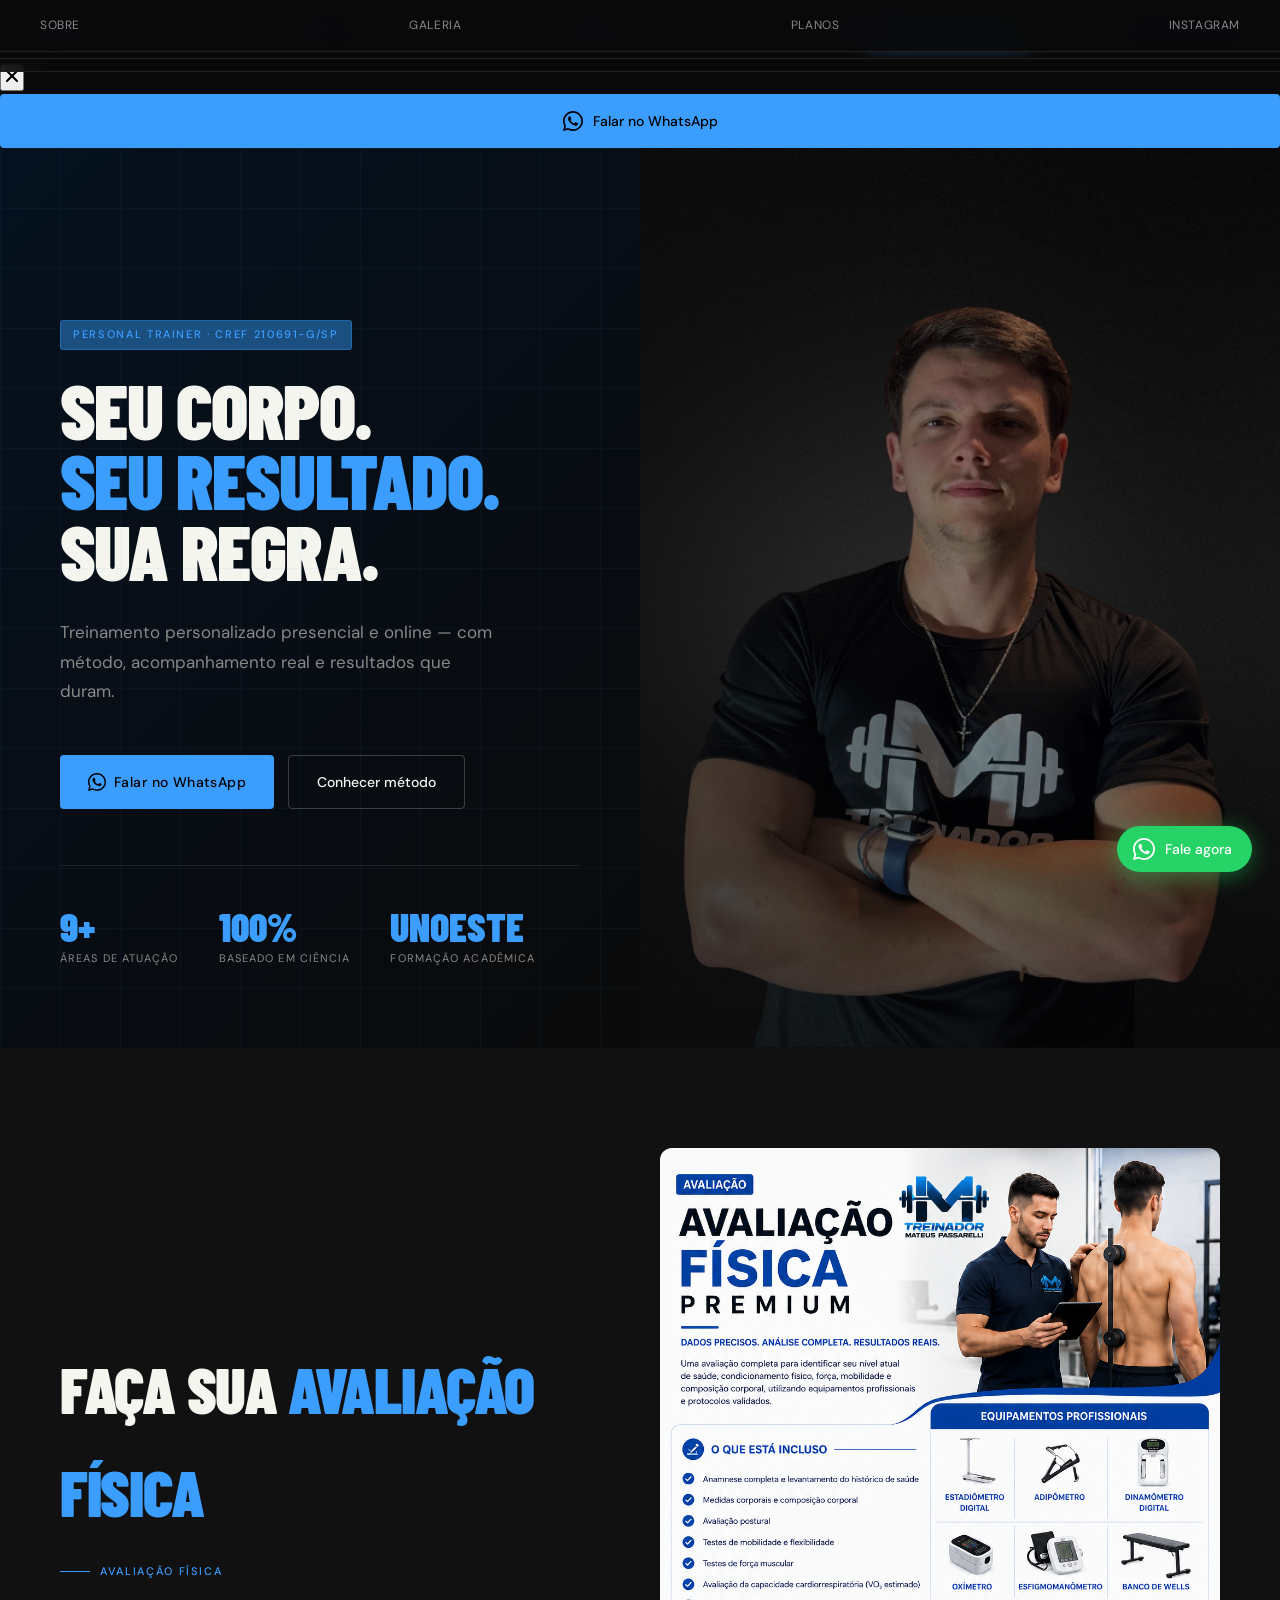
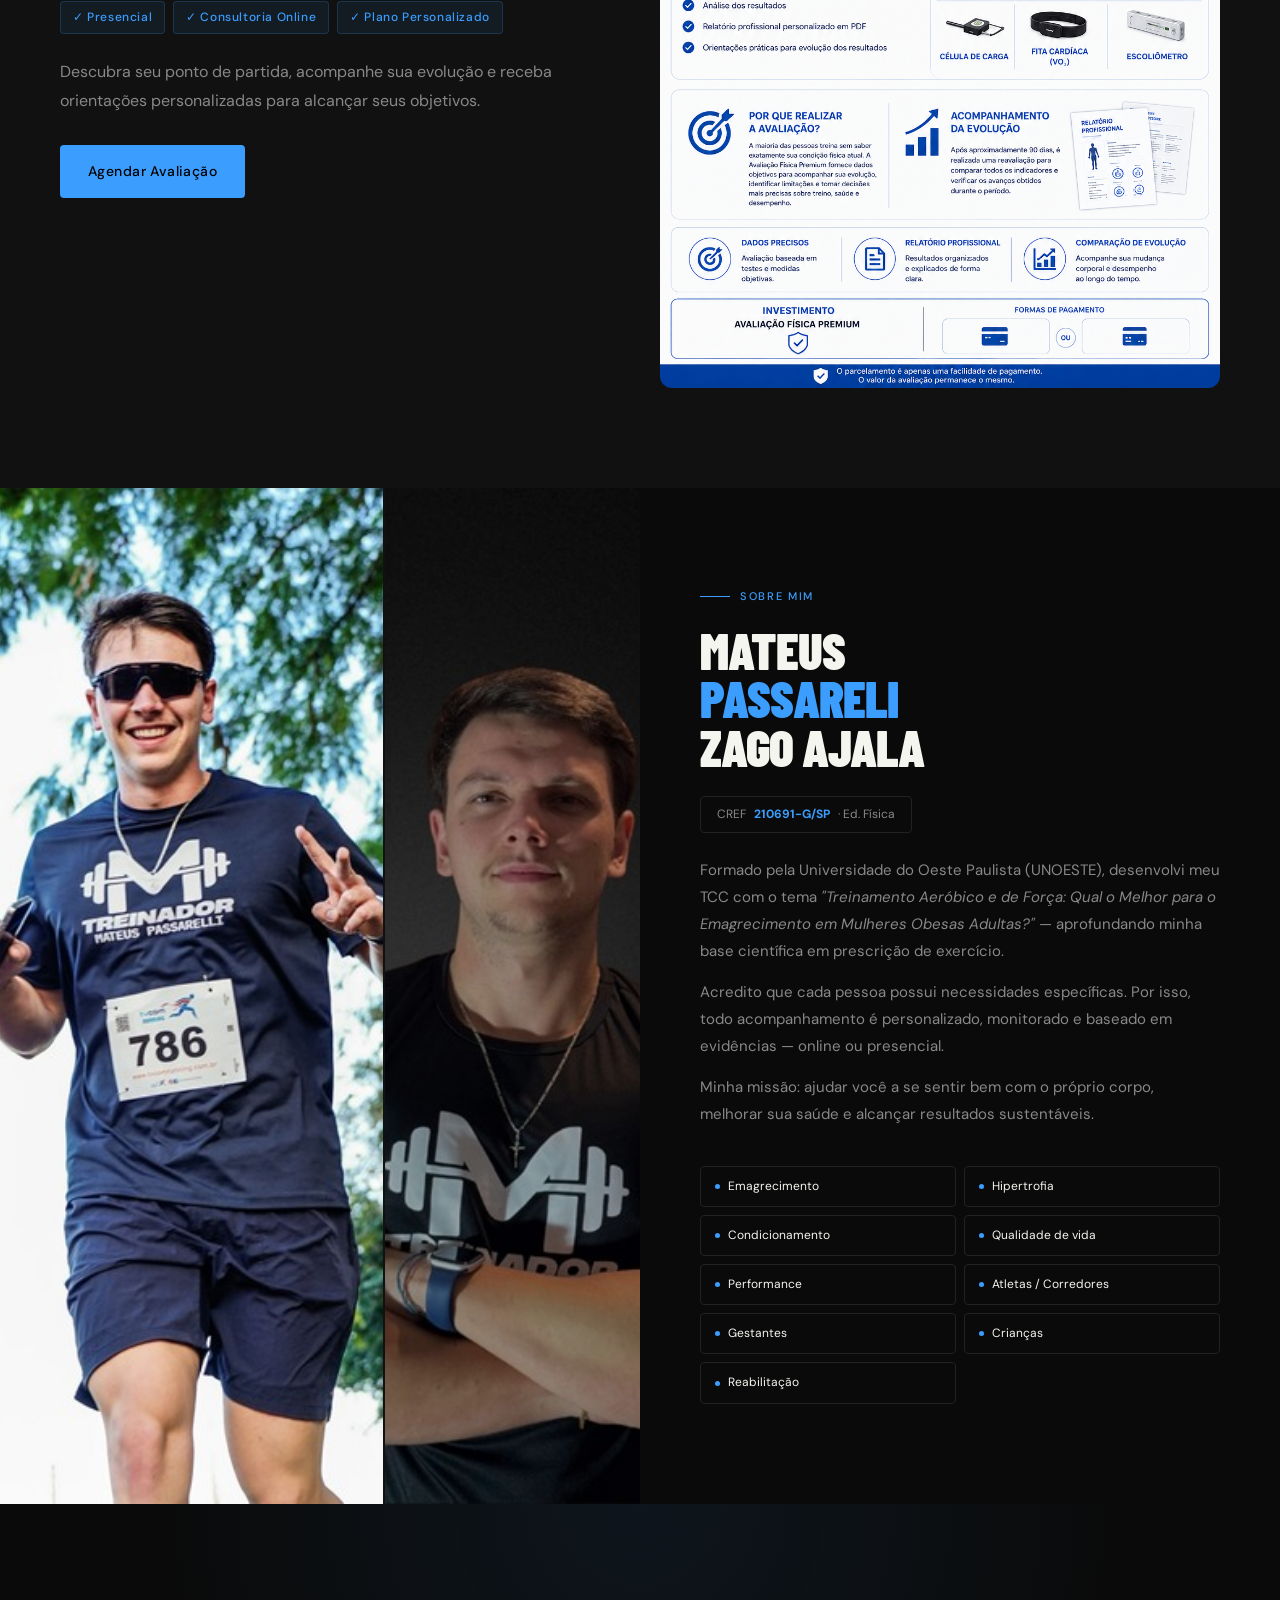
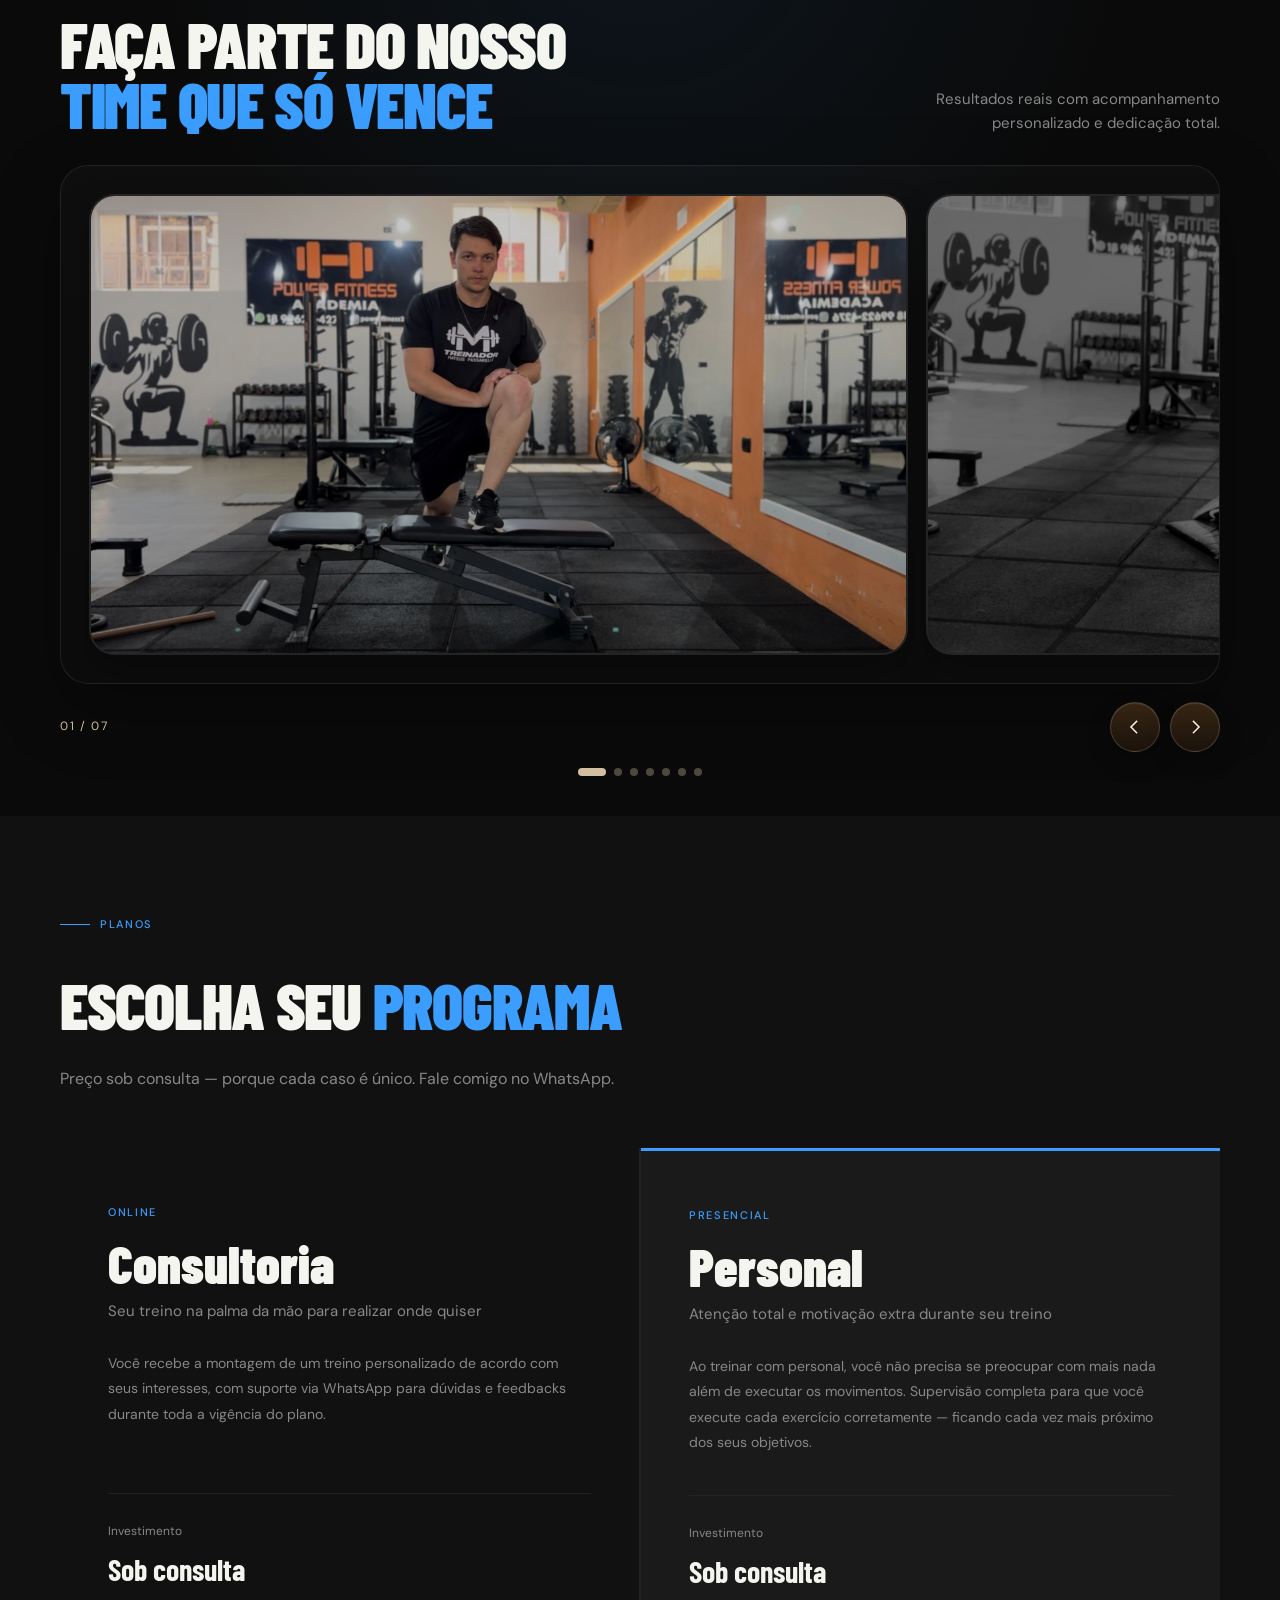
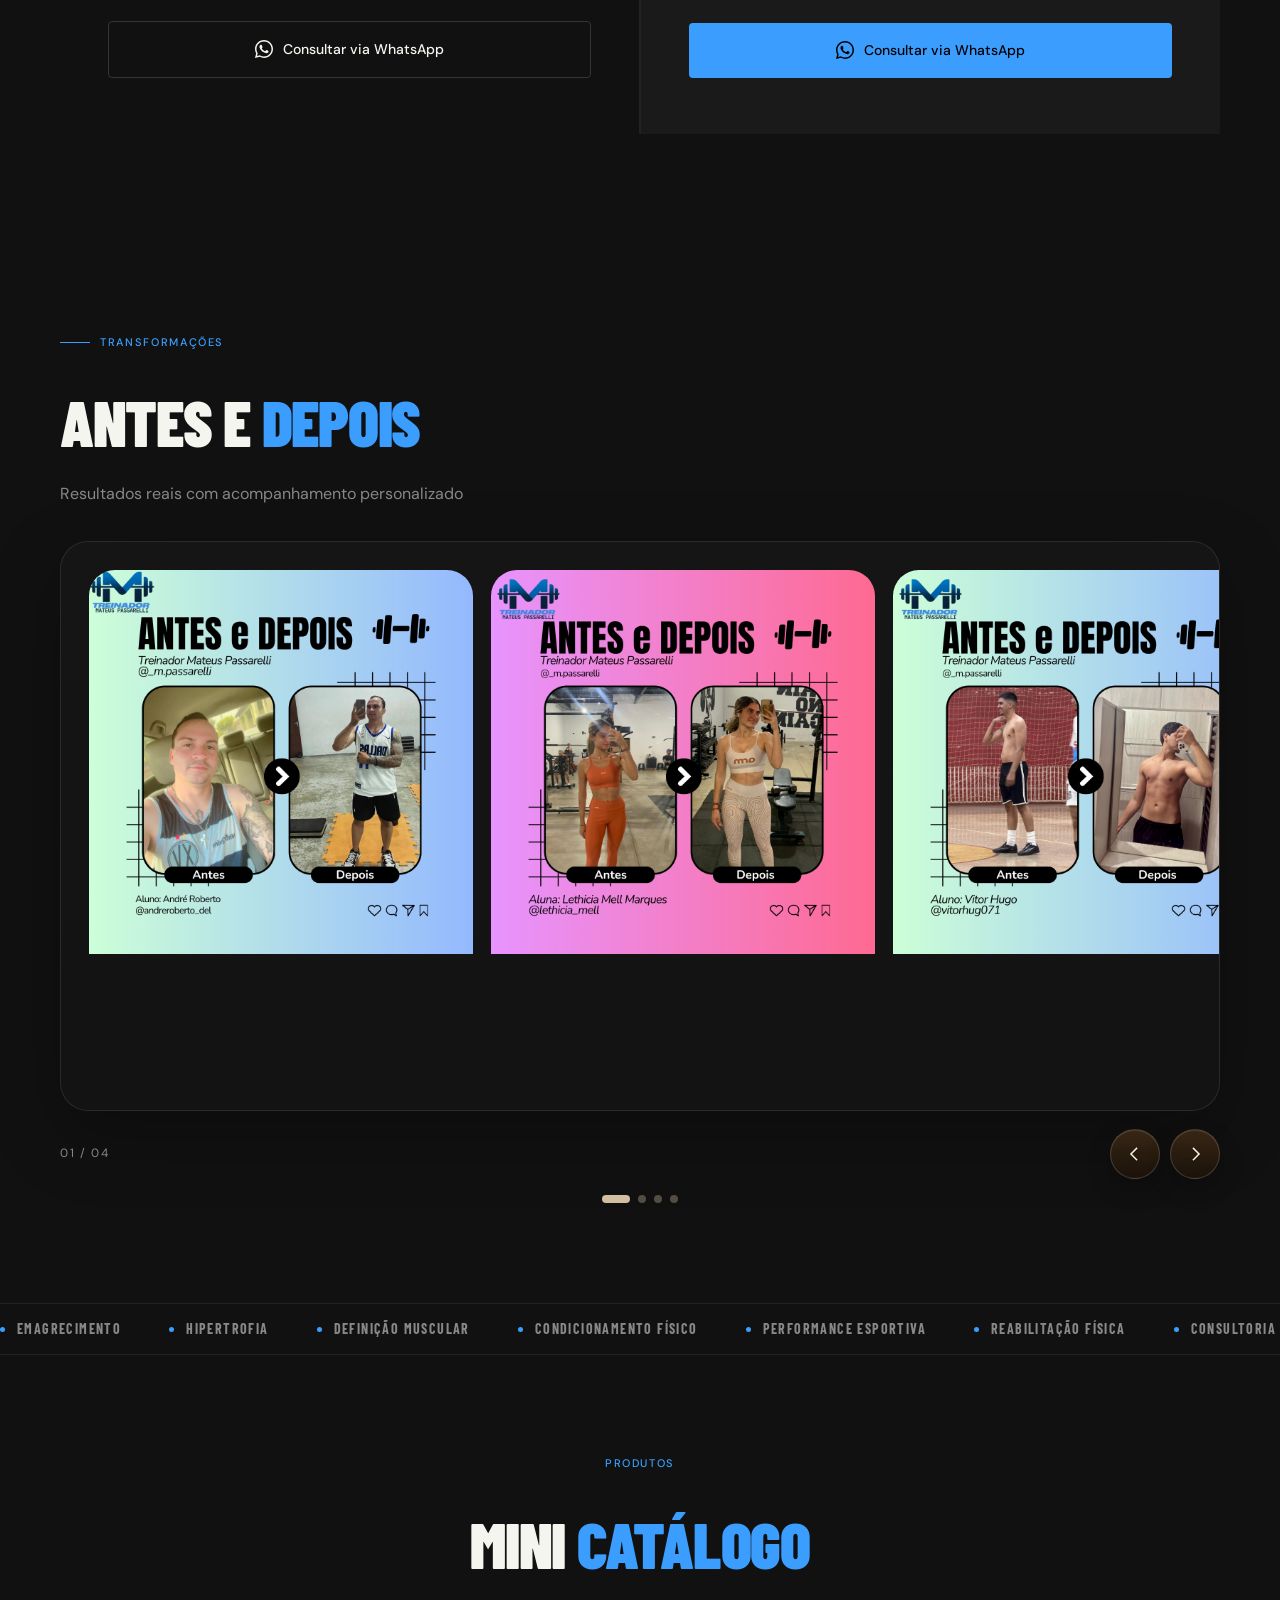
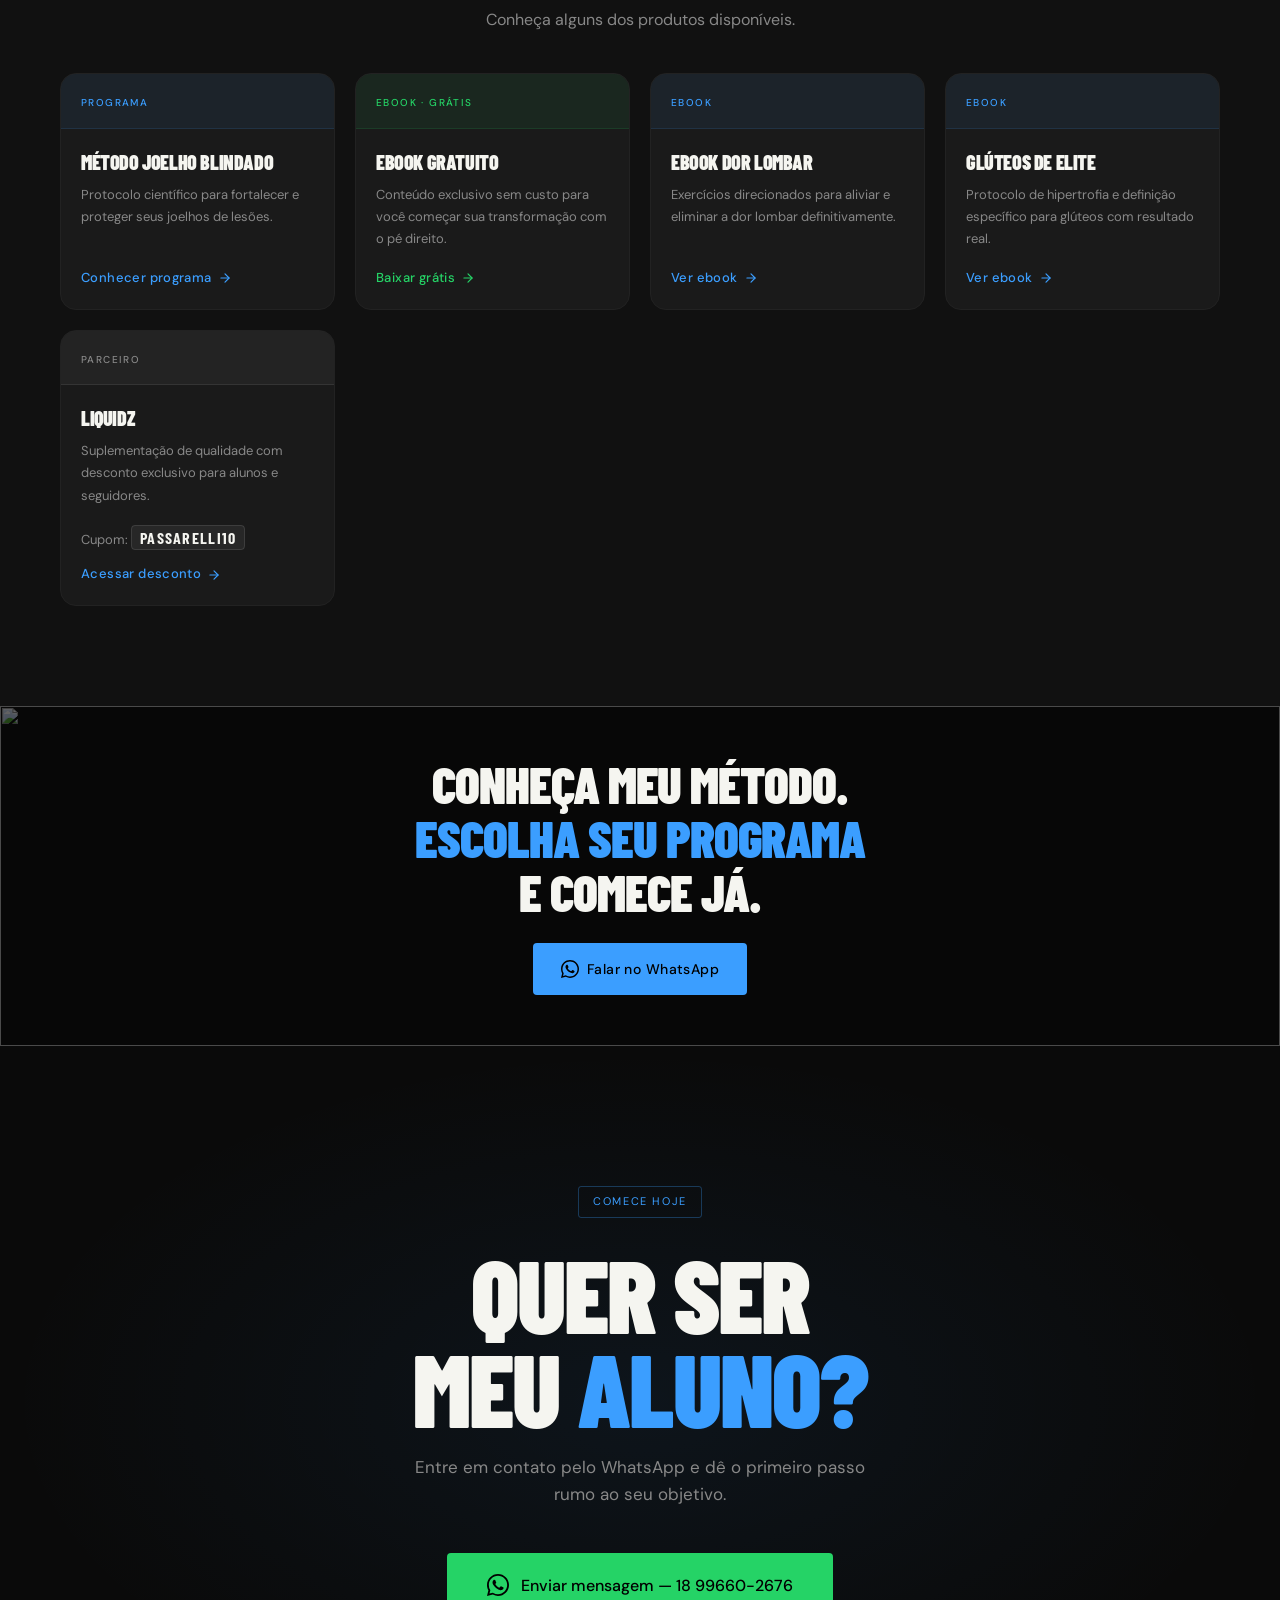
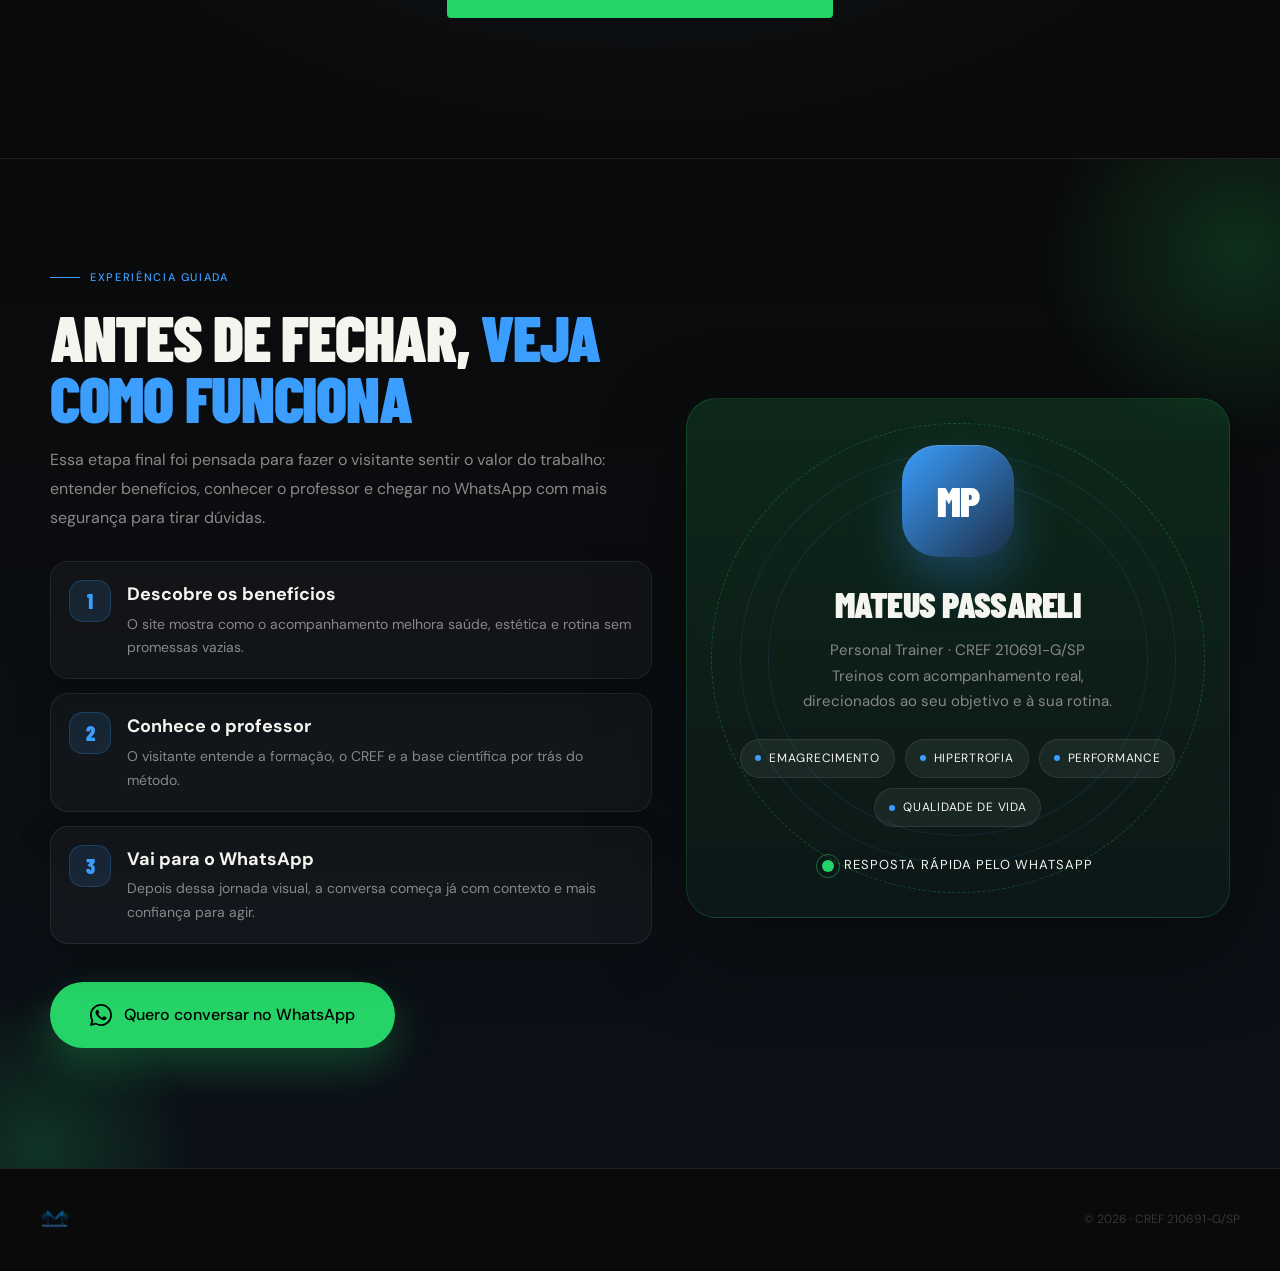
==== commit 4d01d982: "dsad" ====
--- a/index.html
+++ b/index.html
@@ -54,8 +54,46 @@
          class="nav-cta">
         Começar agora
       </a>
+      <button class="nav-toggle" type="button" aria-label="Abrir menu" aria-expanded="false" aria-controls="mobile-menu">
+        <span class="nav-toggle-line"></span>
+        <span class="nav-toggle-line"></span>
+        <span class="nav-toggle-line"></span>
+      </button>
     </nav>
   </header>
+
+  <!-- Menu mobile (overlay) -->
+  <div class="mobile-menu" id="mobile-menu" inert aria-hidden="true" role="dialog" aria-modal="true" aria-label="Menu de navegação">
+    <div class="mobile-menu-top">
+      <a href="#" class="mobile-menu-logo">
+        <img src="used_images/logo-mateus.png" alt="Mateus Passareli">
+      </a>
+      <button class="mobile-menu-close" type="button" aria-label="Fechar menu">
+        <svg viewBox="0 0 24 24" fill="none" stroke="currentColor" stroke-width="2.5" stroke-linecap="round" width="20" height="20" aria-hidden="true">
+          <line x1="18" y1="6" x2="6" y2="18"/><line x1="6" y1="6" x2="18" y2="18"/>
+        </svg>
+      </button>
+    </div>
+    <nav class="mobile-menu-nav" aria-label="Menu principal">
+      <a href="#sobre" class="mobile-menu-link">Sobre</a>
+      <a href="#galeria" class="mobile-menu-link">Galeria</a>
+      <a href="#planos" class="mobile-menu-link">Planos</a>
+      <a href="#avaliacao" class="mobile-menu-link">Avaliação</a>
+      <a href="#resultados" class="mobile-menu-link">Transformações</a>
+    </nav>
+    <div class="mobile-menu-footer">
+      <a href="https://api.whatsapp.com/send?phone=5518996602676&text=Ol%C3%A1%2C%20gostaria%20de%20saber%20mais%20sobre%20seus%20hor%C3%A1rios%20de%20Personal!"
+         target="_blank"
+         rel="noopener noreferrer"
+         class="btn-wpp mobile-menu-cta">
+        <svg viewBox="0 0 24 24" fill="currentColor" width="20" height="20" aria-hidden="true">
+          <path d="M17.472 14.382c-.297-.149-1.758-.867-2.03-.967-.273-.099-.471-.148-.67.15-.197.297-.767.966-.94 1.164-.173.199-.347.223-.644.075-.297-.15-1.255-.463-2.39-1.475-.883-.788-1.48-1.761-1.653-2.059-.173-.297-.018-.458.13-.606.134-.133.298-.347.446-.52.149-.174.198-.298.298-.497.099-.198.05-.371-.025-.52-.075-.149-.669-1.612-.916-2.207-.242-.579-.487-.5-.669-.51-.173-.008-.371-.01-.57-.01-.198 0-.52.074-.792.372-.272.297-1.04 1.016-1.04 2.479 0 1.462 1.065 2.875 1.213 3.074.149.198 2.096 3.2 5.077 4.487.709.306 1.262.489 1.694.625.712.227 1.36.195 1.871.118.571-.085 1.758-.719 2.006-1.413.248-.694.248-1.289.173-1.413-.074-.124-.272-.198-.57-.347z"/>
+          <path d="M12 0C5.373 0 0 5.373 0 12c0 2.123.554 4.118 1.528 5.85L0 24l6.343-1.524A11.933 11.933 0 0012 24c6.627 0 12-5.373 12-12S18.627 0 12 0zm0 22c-1.87 0-3.63-.484-5.16-1.337l-.37-.218-3.767.906.944-3.668-.24-.39A9.943 9.943 0 012 12C2 6.477 6.477 2 12 2s10 4.477 10 10-4.477 10-10 10z"/>
+        </svg>
+        Falar no WhatsApp
+      </a>
+    </div>
+  </div>
 
   <main id="conteudo-principal">
 
@@ -110,19 +148,16 @@
     <!-- AVALIAÇÃO FÍSICA -->
     <section class="avaliacao" id="avaliacao" aria-labelledby="avaliacao-titulo">
       <div class="avaliacao-content">
-        <div class="avaliacao-img">
-          <img src="used_images/AVALIACAO_FISICA.png" alt="Ilustração de avaliação física">
-        </div>
         <div class="avaliacao-info">
+          <h2 id="avaliacao-titulo">
+            Faça sua <span class="text-blue">avaliação física</span>
+          </h2>
           <div class="section-label">Avaliação Física</div>
           <div class="avaliacao-badges">
             <span>✓ Presencial</span>
             <span>✓ Consultoria Online</span>
             <span>✓ Plano Personalizado</span>
           </div>
-          <h2 id="avaliacao-titulo">
-            Faça sua <span class="text-blue">avaliação física</span>
-          </h2>
           <p>
             Descubra seu ponto de partida, acompanhe sua evolução e receba
             orientações personalizadas para alcançar seus objetivos.
@@ -133,6 +168,13 @@
              class="btn-primary">
             Agendar Avaliação
           </a>
+        </div>
+        <div class="avaliacao-img">
+          <img src="used_images/AVALIACAO_FISICA.png" alt="Ilustração de avaliação física" id="avaliacao-img-thumb">
+          <button class="avaliacao-expand-btn" type="button" id="avaliacao-expand" aria-label="Ver imagem de avaliação física em tamanho completo">
+            <svg width="16" height="16" viewBox="0 0 24 24" fill="none" stroke="currentColor" stroke-width="2" stroke-linecap="round" stroke-linejoin="round" aria-hidden="true"><polyline points="15 3 21 3 21 9"/><polyline points="9 21 3 21 3 15"/><line x1="21" y1="3" x2="14" y2="10"/><line x1="3" y1="21" x2="10" y2="14"/></svg>
+            Ver Benefícios
+          </button>
         </div>
       </div>
     </section>
@@ -339,22 +381,78 @@
         <p>Conheça alguns dos produtos disponíveis.</p>
       </div>
       <div class="catalogo-grid">
+
         <article class="produto-card">
-          <img src="https://placehold.co/400x300" alt="Produto 1">
-          <h3>Produto 1</h3>
-        </article>
+          <div class="produto-header">
+            <span class="produto-tag">Programa</span>
+          </div>
+          <div class="produto-body">
+            <h3 class="produto-name">Método Joelho Blindado</h3>
+            <p class="produto-desc">Protocolo científico para fortalecer e proteger seus joelhos de lesões.</p>
+            <a href="https://kiwify.app/9EryTxZ" target="_blank" rel="noopener noreferrer" class="produto-link">
+              Conhecer programa
+              <svg width="14" height="14" viewBox="0 0 24 24" fill="none" stroke="currentColor" stroke-width="2" stroke-linecap="round" stroke-linejoin="round" aria-hidden="true"><line x1="5" y1="12" x2="19" y2="12"/><polyline points="12 5 19 12 12 19"/></svg>
+            </a>
+          </div>
+        </article>
+
         <article class="produto-card">
-          <img src="https://placehold.co/400x300" alt="Produto 2">
-          <h3>Produto 2</h3>
-        </article>
+          <div class="produto-header produto-header--free">
+            <span class="produto-tag">Ebook · Grátis</span>
+          </div>
+          <div class="produto-body">
+            <h3 class="produto-name">Ebook Gratuito</h3>
+            <p class="produto-desc">Conteúdo exclusivo sem custo para você começar sua transformação com o pé direito.</p>
+            <a href="https://drive.google.com/drive/folders/1vP4Z9BEYHidiK_dv9VcuA7JJdKC4d701?usp=drive_link" target="_blank" rel="noopener noreferrer" class="produto-link produto-link--free">
+              Baixar grátis
+              <svg width="14" height="14" viewBox="0 0 24 24" fill="none" stroke="currentColor" stroke-width="2" stroke-linecap="round" stroke-linejoin="round" aria-hidden="true"><line x1="5" y1="12" x2="19" y2="12"/><polyline points="12 5 19 12 12 19"/></svg>
+            </a>
+          </div>
+        </article>
+
         <article class="produto-card">
-          <img src="https://placehold.co/400x300" alt="Produto 3">
-          <h3>Produto 3</h3>
-        </article>
+          <div class="produto-header">
+            <span class="produto-tag">Ebook</span>
+          </div>
+          <div class="produto-body">
+            <h3 class="produto-name">Ebook Dor Lombar</h3>
+            <p class="produto-desc">Exercícios direcionados para aliviar e eliminar a dor lombar definitivamente.</p>
+            <a href="https://treinadormateuspassarelli.my.canva.site/ebookdorlombar" target="_blank" rel="noopener noreferrer" class="produto-link">
+              Ver ebook
+              <svg width="14" height="14" viewBox="0 0 24 24" fill="none" stroke="currentColor" stroke-width="2" stroke-linecap="round" stroke-linejoin="round" aria-hidden="true"><line x1="5" y1="12" x2="19" y2="12"/><polyline points="12 5 19 12 12 19"/></svg>
+            </a>
+          </div>
+        </article>
+
         <article class="produto-card">
-          <img src="https://placehold.co/400x300" alt="Produto 4">
-          <h3>Produto 4</h3>
-        </article>
+          <div class="produto-header">
+            <span class="produto-tag">Ebook</span>
+          </div>
+          <div class="produto-body">
+            <h3 class="produto-name">Glúteos de Elite</h3>
+            <p class="produto-desc">Protocolo de hipertrofia e definição específico para glúteos com resultado real.</p>
+            <a href="https://treinadormateuspassarelli.my.canva.site/gluteodeelite" target="_blank" rel="noopener noreferrer" class="produto-link">
+              Ver ebook
+              <svg width="14" height="14" viewBox="0 0 24 24" fill="none" stroke="currentColor" stroke-width="2" stroke-linecap="round" stroke-linejoin="round" aria-hidden="true"><line x1="5" y1="12" x2="19" y2="12"/><polyline points="12 5 19 12 12 19"/></svg>
+            </a>
+          </div>
+        </article>
+
+        <article class="produto-card">
+          <div class="produto-header produto-header--partner">
+            <span class="produto-tag">Parceiro</span>
+          </div>
+          <div class="produto-body">
+            <h3 class="produto-name">Liquidz</h3>
+            <p class="produto-desc">Suplementação de qualidade com desconto exclusivo para alunos e seguidores.</p>
+            <p class="produto-coupon">Cupom: <strong>PASSARELLI10</strong></p>
+            <a href="http://go.liquidz.com.br/PASSARELLI10" target="_blank" rel="noopener noreferrer" class="produto-link">
+              Acessar desconto
+              <svg width="14" height="14" viewBox="0 0 24 24" fill="none" stroke="currentColor" stroke-width="2" stroke-linecap="round" stroke-linejoin="round" aria-hidden="true"><line x1="5" y1="12" x2="19" y2="12"/><polyline points="12 5 19 12 12 19"/></svg>
+            </a>
+          </div>
+        </article>
+
       </div>
     </section>
 
@@ -478,6 +576,16 @@
     <span class="footer-copy">© 2026 · CREF 210691-G/SP</span>
   </footer>
 
+  <!-- LIGHTBOX — AVALIAÇÃO FÍSICA -->
+  <div class="lightbox" id="lightbox-avaliacao" inert aria-hidden="true" role="dialog" aria-modal="true" aria-label="Imagem de avaliação física ampliada">
+    <button class="lightbox-close" type="button" id="lightbox-close" aria-label="Fechar imagem">
+      <svg width="20" height="20" viewBox="0 0 24 24" fill="none" stroke="currentColor" stroke-width="2.5" stroke-linecap="round" aria-hidden="true"><line x1="18" y1="6" x2="6" y2="18"/><line x1="6" y1="6" x2="18" y2="18"/></svg>
+    </button>
+    <div class="lightbox-inner">
+      <img src="used_images/AVALIACAO_FISICA.png" alt="Avaliação física completa" class="lightbox-img">
+    </div>
+  </div>
+
   <script src="js/main.js"></script>
 </body>
 </html>
--- a/css/services.css
+++ b/css/services.css
@@ -13,11 +13,84 @@
   align-items: center;
 }
 
+.avaliacao-img {
+  position: relative;
+}
+
 .avaliacao-img img {
   width: min(100%, 600px);
   height: auto;
   margin: 0 auto;
   border-radius: 12px;
+  display: block;
+}
+
+.avaliacao-expand-btn {
+  display: none; /* visível só no mobile via media query */
+}
+
+/* =============================================
+   LIGHTBOX
+   ============================================= */
+.lightbox {
+  position: fixed;
+  inset: 0;
+  z-index: 500;
+  background: rgba(0, 0, 0, 0.93);
+  backdrop-filter: blur(12px);
+  -webkit-backdrop-filter: blur(12px);
+  display: flex;
+  align-items: center;
+  justify-content: center;
+  padding: 16px;
+
+  opacity: 0;
+  pointer-events: none;
+  transition: opacity 0.22s ease;
+}
+
+.lightbox.is-open {
+  opacity: 1;
+  pointer-events: all;
+}
+
+.lightbox-inner {
+  max-width: 100%;
+  max-height: 100%;
+  overflow: auto;
+  -webkit-overflow-scrolling: touch;
+  border-radius: 8px;
+}
+
+.lightbox-img {
+  display: block;
+  max-width: 90vw;
+  max-height: 90vh;
+  width: auto;
+  height: auto;
+  border-radius: 8px;
+}
+
+.lightbox-close {
+  position: fixed;
+  top: 16px;
+  right: 16px;
+  background: rgba(255, 255, 255, 0.12);
+  border: 1px solid rgba(255, 255, 255, 0.2);
+  border-radius: 8px;
+  color: var(--white);
+  width: 44px;
+  height: 44px;
+  display: flex;
+  align-items: center;
+  justify-content: center;
+  cursor: pointer;
+  transition: background 0.2s;
+  z-index: 1;
+}
+
+.lightbox-close:hover {
+  background: rgba(255, 255, 255, 0.22);
 }
 
 .avaliacao-info h2 {
@@ -79,7 +152,7 @@
 
 .catalogo-grid {
   display: grid;
-  grid-template-columns: repeat(4, 1fr);
+  grid-template-columns: repeat(auto-fit, minmax(220px, 1fr));
   gap: 20px;
 }
 
@@ -88,21 +161,110 @@
   border: 1px solid var(--border);
   border-radius: 16px;
   overflow: hidden;
-  transition: transform 0.3s;
+  display: flex;
+  flex-direction: column;
+  transition: transform 0.25s, border-color 0.25s;
 }
 
 .produto-card:hover {
-  transform: translateY(-5px);
-}
-
-.produto-card img {
-  width: 100%;
-  display: block;
-}
-
-.produto-card h3 {
-  padding: 20px;
-  text-align: center;
+  transform: translateY(-4px);
+  border-color: rgba(59, 158, 255, 0.35);
+}
+
+/* Cabeçalho colorido do card */
+.produto-header {
+  padding: 14px 20px;
+  background: rgba(59, 158, 255, 0.07);
+  border-bottom: 1px solid rgba(59, 158, 255, 0.12);
+}
+
+.produto-header--free {
+  background: rgba(37, 211, 102, 0.07);
+  border-bottom-color: rgba(37, 211, 102, 0.12);
+}
+
+.produto-header--partner {
+  background: rgba(255, 255, 255, 0.04);
+  border-bottom-color: rgba(255, 255, 255, 0.08);
+}
+
+.produto-tag {
+  font-size: 10px;
+  font-weight: 500;
+  letter-spacing: 0.14em;
+  text-transform: uppercase;
+  color: var(--blue);
+}
+
+.produto-header--free .produto-tag {
+  color: var(--green);
+}
+
+.produto-header--partner .produto-tag {
+  color: var(--muted);
+}
+
+/* Corpo do card */
+.produto-body {
+  flex: 1;
+  display: flex;
+  flex-direction: column;
+  padding: 22px 20px 20px;
+}
+
+.produto-name {
+  font-size: 20px;
+  color: var(--white);
+  margin-bottom: 10px;
+  line-height: 1.15;
+}
+
+.produto-desc {
+  font-size: 13px;
+  color: var(--muted);
+  line-height: 1.7;
+  flex: 1;
+  margin-bottom: 18px;
+}
+
+.produto-coupon {
+  font-size: 13px;
+  color: var(--muted);
+  margin-bottom: 14px;
+}
+
+.produto-coupon strong {
+  font-family: 'Barlow Condensed', sans-serif;
+  font-size: 16px;
+  font-weight: 700;
+  color: var(--white);
+  letter-spacing: 0.08em;
+  background: rgba(255, 255, 255, 0.06);
+  border: 1px solid rgba(255, 255, 255, 0.1);
+  padding: 2px 8px;
+  border-radius: 4px;
+}
+
+.produto-link {
+  display: inline-flex;
+  align-items: center;
+  gap: 6px;
+  font-size: 13px;
+  font-weight: 500;
+  color: var(--blue);
+  text-decoration: none;
+  letter-spacing: 0.03em;
+  transition: gap 0.2s, opacity 0.2s;
+  margin-top: auto;
+}
+
+.produto-link--free {
+  color: var(--green);
+}
+
+.produto-link:hover {
+  gap: 10px;
+  opacity: 0.85;
 }
 
 /* =============================================
@@ -117,11 +279,50 @@
     grid-template-columns: 1fr;
   }
 
+  /* Preview reduzido no mobile — imagem mostra só o topo */
+  .avaliacao-img img {
+    max-height: 220px;
+    width: 100%;
+    object-fit: cover;
+    object-position: top center;
+    border-radius: 10px;
+  }
+
+  .avaliacao-expand-btn {
+    display: flex;
+    align-items: center;
+    justify-content: center;
+    gap: 8px;
+    width: 100%;
+    margin-top: 10px;
+    padding: 11px 20px;
+    background: rgba(59, 158, 255, 0.08);
+    border: 1px solid rgba(59, 158, 255, 0.25);
+    border-radius: 6px;
+    color: var(--blue);
+    font-size: 13px;
+    font-weight: 500;
+    letter-spacing: 0.04em;
+    cursor: pointer;
+    transition: background 0.2s;
+  }
+
+  .avaliacao-expand-btn:hover,
+  .avaliacao-expand-btn:focus {
+    background: rgba(59, 158, 255, 0.14);
+  }
+
   .catalogo {
     padding: 80px 28px;
   }
 
   .catalogo-grid {
+    grid-template-columns: repeat(2, 1fr);
+  }
+}
+
+@media (max-width: 500px) {
+  .catalogo-grid {
     grid-template-columns: 1fr;
   }
 }
